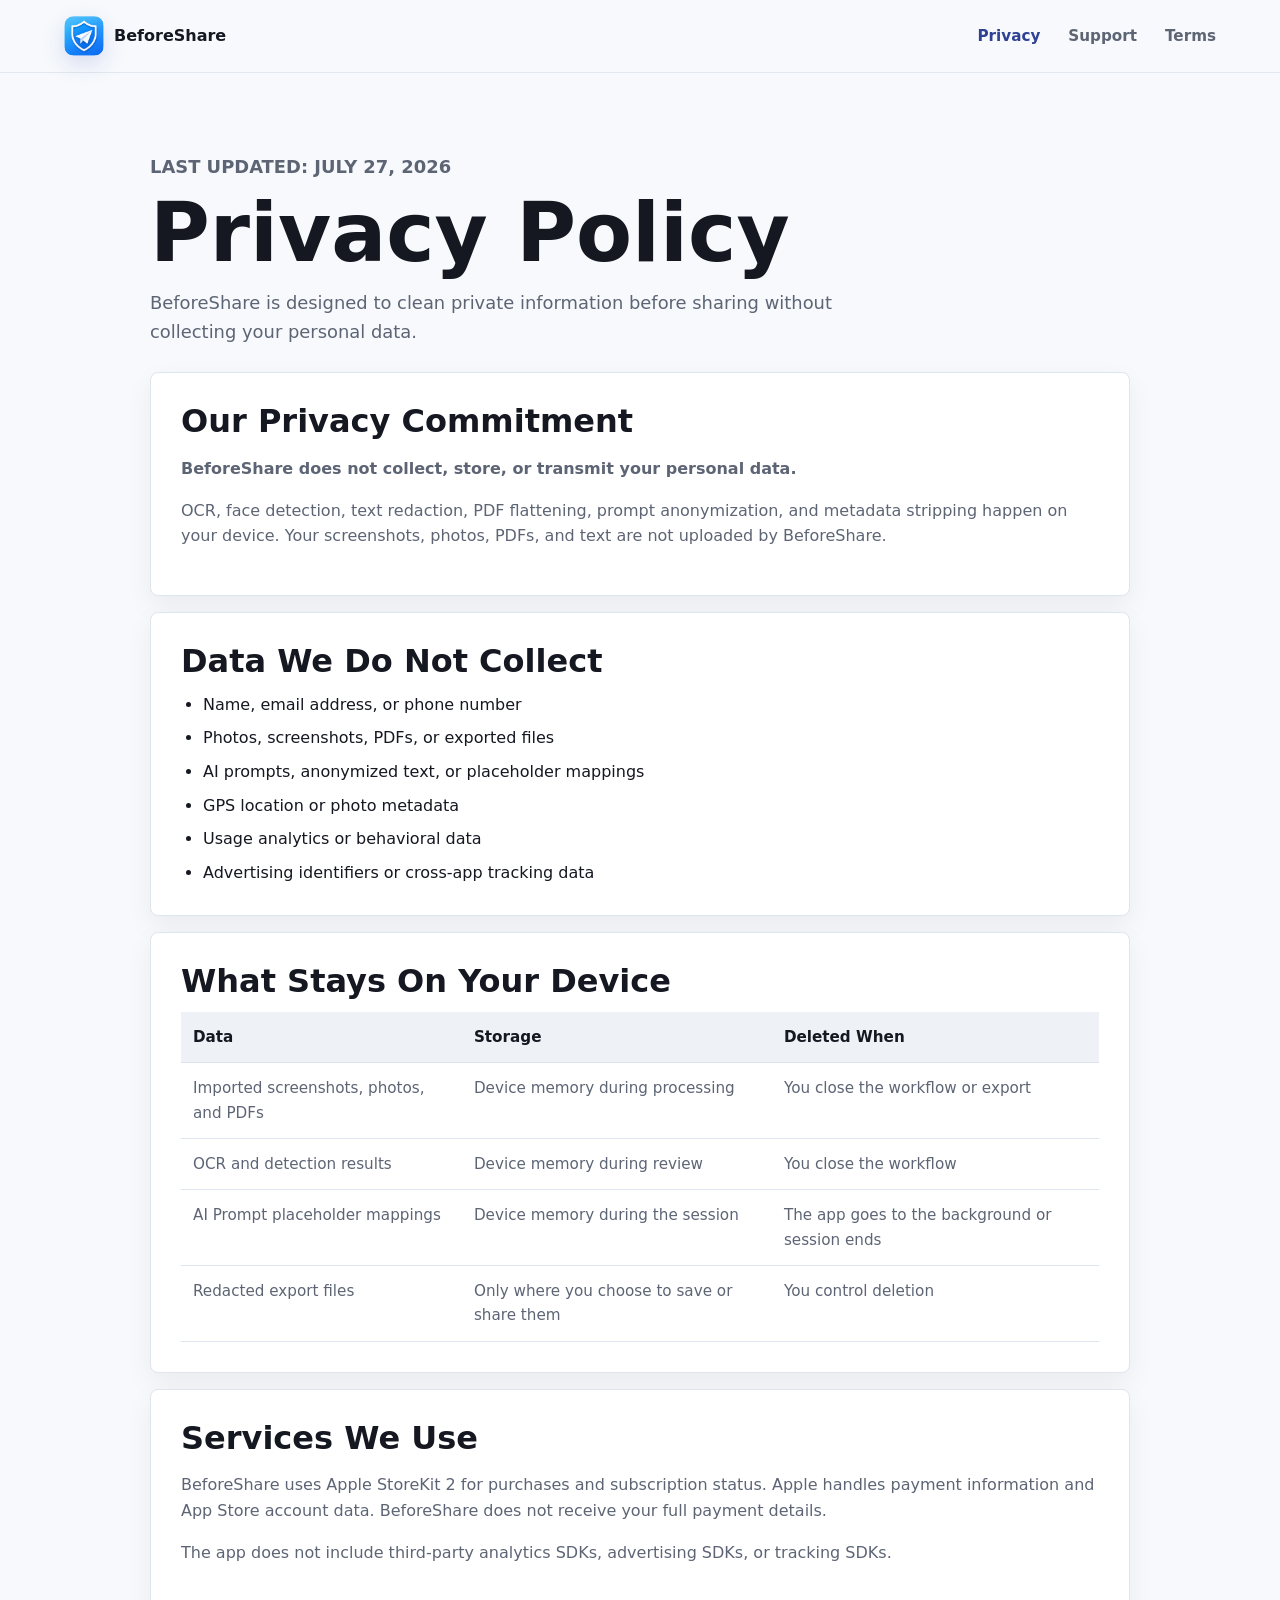
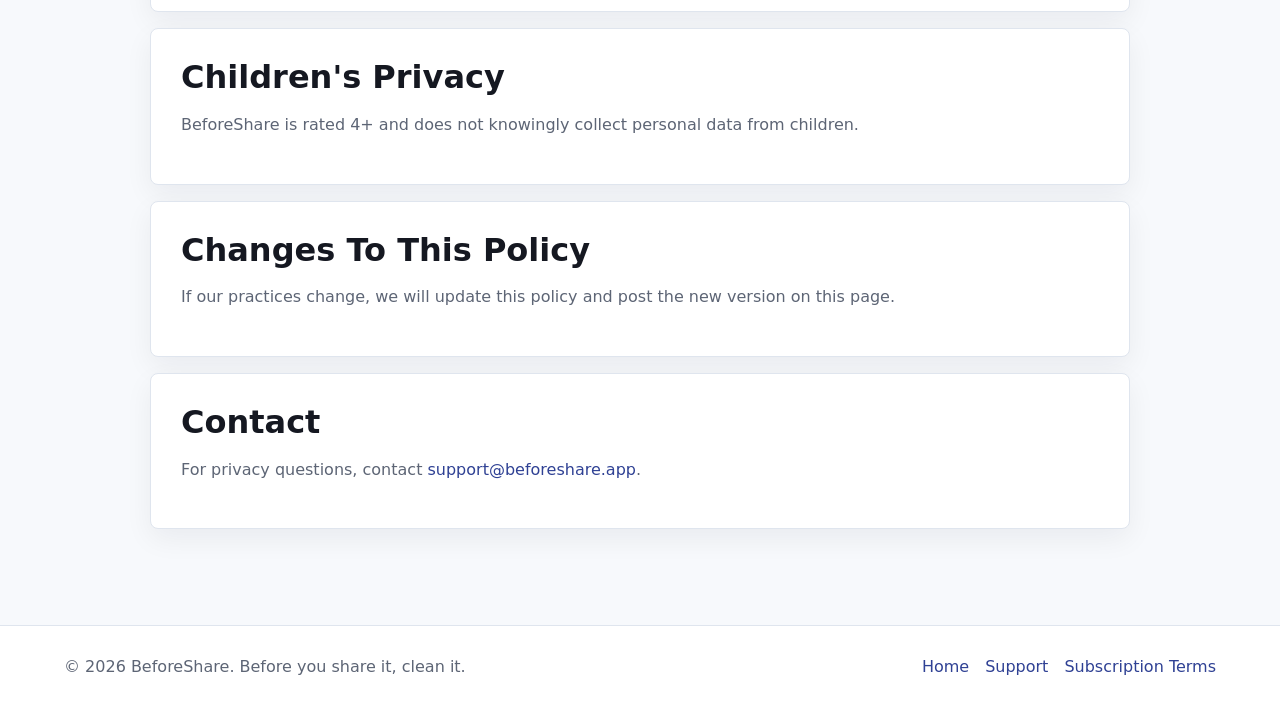
==== privacy.html @ 5603796d "Build BeforeShare support website" ====
<!doctype html>
<html lang="en">
  <head>
    <meta charset="utf-8">
    <meta name="viewport" content="width=device-width, initial-scale=1">
    <title>Privacy Policy - BeforeShare</title>
    <meta name="description" content="BeforeShare privacy policy: no account, no cloud upload, no ads, no tracking, and on-device processing.">
    <link rel="icon" href="assets/icon.png">
    <link rel="apple-touch-icon" href="assets/icon.png">
    <link rel="stylesheet" href="assets/style.css">
  </head>
  <body>
    <header class="site-header">
      <a class="brand" href="index.html" aria-label="BeforeShare home">
        <img src="assets/icon.png" alt="" width="40" height="40">
        <span>BeforeShare</span>
      </a>
      <nav class="nav" aria-label="Primary navigation">
        <a aria-current="page" href="privacy.html">Privacy</a>
        <a href="support.html">Support</a>
        <a href="terms.html">Terms</a>
      </nav>
    </header>

    <main class="legal-page">
      <section class="page-hero">
        <p class="eyebrow">Last updated: July 27, 2026</p>
        <h1>Privacy Policy</h1>
        <p>BeforeShare is designed to clean private information before sharing without collecting your personal data.</p>
      </section>

      <section class="legal-card">
        <h2>Our Privacy Commitment</h2>
        <p><strong>BeforeShare does not collect, store, or transmit your personal data.</strong></p>
        <p>OCR, face detection, text redaction, PDF flattening, prompt anonymization, and metadata stripping happen on your device. Your screenshots, photos, PDFs, and text are not uploaded by BeforeShare.</p>
      </section>

      <section class="legal-card">
        <h2>Data We Do Not Collect</h2>
        <ul>
          <li>Name, email address, or phone number</li>
          <li>Photos, screenshots, PDFs, or exported files</li>
          <li>AI prompts, anonymized text, or placeholder mappings</li>
          <li>GPS location or photo metadata</li>
          <li>Usage analytics or behavioral data</li>
          <li>Advertising identifiers or cross-app tracking data</li>
        </ul>
      </section>

      <section class="legal-card">
        <h2>What Stays On Your Device</h2>
        <div class="table-wrap">
          <table>
            <thead>
              <tr>
                <th>Data</th>
                <th>Storage</th>
                <th>Deleted When</th>
              </tr>
            </thead>
            <tbody>
              <tr>
                <td>Imported screenshots, photos, and PDFs</td>
                <td>Device memory during processing</td>
                <td>You close the workflow or export</td>
              </tr>
              <tr>
                <td>OCR and detection results</td>
                <td>Device memory during review</td>
                <td>You close the workflow</td>
              </tr>
              <tr>
                <td>AI Prompt placeholder mappings</td>
                <td>Device memory during the session</td>
                <td>The app goes to the background or session ends</td>
              </tr>
              <tr>
                <td>Redacted export files</td>
                <td>Only where you choose to save or share them</td>
                <td>You control deletion</td>
              </tr>
            </tbody>
          </table>
        </div>
      </section>

      <section class="legal-card">
        <h2>Services We Use</h2>
        <p>BeforeShare uses Apple StoreKit 2 for purchases and subscription status. Apple handles payment information and App Store account data. BeforeShare does not receive your full payment details.</p>
        <p>The app does not include third-party analytics SDKs, advertising SDKs, or tracking SDKs.</p>
      </section>

      <section class="legal-card">
        <h2>Children's Privacy</h2>
        <p>BeforeShare is rated 4+ and does not knowingly collect personal data from children.</p>
      </section>

      <section class="legal-card">
        <h2>Changes To This Policy</h2>
        <p>If our practices change, we will update this policy and post the new version on this page.</p>
      </section>

      <section class="legal-card">
        <h2>Contact</h2>
        <p>For privacy questions, contact <a href="mailto:support@beforeshare.app">support@beforeshare.app</a>.</p>
      </section>
    </main>

    <footer class="site-footer">
      <p>© 2026 BeforeShare. Before you share it, clean it.</p>
      <div>
        <a href="index.html">Home</a>
        <a href="support.html">Support</a>
        <a href="terms.html">Subscription Terms</a>
      </div>
    </footer>
  </body>
</html>
---- assets/style.css ----
:root {
  color-scheme: light;
  --ink: #151821;
  --muted: #5d6575;
  --soft: #eef2f7;
  --line: #dfe5ee;
  --brand: #4059bf;
  --brand-strong: #2f4194;
  --green: #318f61;
  --amber: #b66d23;
  --violet: #7a4db1;
  --paper: #ffffff;
  --wash: #f7f9fc;
  --shadow: 0 20px 55px rgba(21, 24, 33, 0.1);
}

* {
  box-sizing: border-box;
}

html {
  scroll-behavior: smooth;
}

body {
  margin: 0;
  color: var(--ink);
  background: var(--wash);
  font-family: Inter, ui-sans-serif, system-ui, -apple-system, BlinkMacSystemFont, "Segoe UI", sans-serif;
  line-height: 1.6;
}

a {
  color: var(--brand-strong);
  text-decoration: none;
}

a:hover {
  text-decoration: underline;
}

.site-header {
  position: sticky;
  top: 0;
  z-index: 10;
  display: flex;
  align-items: center;
  justify-content: space-between;
  gap: 24px;
  padding: 16px clamp(18px, 5vw, 64px);
  background: rgba(247, 249, 252, 0.92);
  border-bottom: 1px solid rgba(223, 229, 238, 0.85);
  backdrop-filter: blur(18px);
}

.brand {
  display: inline-flex;
  align-items: center;
  gap: 10px;
  color: var(--ink);
  font-weight: 760;
}

.brand img {
  border-radius: 10px;
  box-shadow: 0 8px 22px rgba(64, 89, 191, 0.18);
}

.nav {
  display: flex;
  align-items: center;
  gap: clamp(12px, 3vw, 28px);
  font-size: 0.95rem;
  font-weight: 650;
}

.nav a {
  color: var(--muted);
}

.nav a[aria-current="page"],
.nav a:hover {
  color: var(--brand-strong);
}

.hero {
  display: grid;
  grid-template-columns: minmax(0, 1.2fr) minmax(280px, 0.8fr);
  gap: clamp(28px, 5vw, 72px);
  align-items: center;
  min-height: calc(100vh - 76px);
  padding: clamp(54px, 8vw, 110px) clamp(18px, 5vw, 64px);
  background:
    linear-gradient(115deg, rgba(64, 89, 191, 0.08), rgba(49, 143, 97, 0.08)),
    radial-gradient(circle at 85% 16%, rgba(182, 109, 35, 0.13), transparent 32%),
    var(--wash);
}

.hero-copy {
  max-width: 760px;
}

.eyebrow {
  margin: 0 0 12px;
  color: var(--brand-strong);
  font-size: 0.78rem;
  font-weight: 780;
  letter-spacing: 0;
  text-transform: uppercase;
}

h1,
h2,
h3,
p {
  overflow-wrap: anywhere;
}

h1 {
  max-width: 760px;
  margin: 0;
  font-size: clamp(2.7rem, 8vw, 6.2rem);
  line-height: 0.95;
  letter-spacing: 0;
}

h2 {
  margin: 0;
  font-size: clamp(2rem, 4vw, 3.8rem);
  line-height: 1.03;
  letter-spacing: 0;
}

h3 {
  margin: 0 0 8px;
  font-size: 1.1rem;
  line-height: 1.2;
}

.hero-text {
  max-width: 660px;
  margin: 24px 0 0;
  color: var(--muted);
  font-size: clamp(1.08rem, 2vw, 1.28rem);
}

.hero-actions {
  display: flex;
  flex-wrap: wrap;
  gap: 12px;
  margin-top: 32px;
}

.button {
  display: inline-flex;
  align-items: center;
  justify-content: center;
  min-height: 48px;
  padding: 12px 18px;
  border: 1px solid var(--line);
  border-radius: 8px;
  font-weight: 760;
}

.button.primary {
  color: #fff;
  background: var(--brand);
  border-color: var(--brand);
}

.button.secondary {
  color: var(--brand-strong);
  background: #fff;
}

.privacy-panel {
  padding: 28px;
  background: rgba(255, 255, 255, 0.88);
  border: 1px solid var(--line);
  border-radius: 8px;
  box-shadow: var(--shadow);
}

.panel-top {
  display: flex;
  align-items: center;
  gap: 16px;
  padding-bottom: 22px;
  border-bottom: 1px solid var(--line);
}

.panel-top img {
  border-radius: 16px;
}

.small-label {
  margin: 0;
  color: var(--muted);
  font-size: 0.9rem;
}

.panel-top strong {
  display: block;
  font-size: 1.45rem;
  line-height: 1.15;
}

.check-list,
.facts {
  display: grid;
  gap: 12px;
  margin: 24px 0 0;
  padding: 0;
  list-style: none;
}

.check-list li,
.facts li {
  padding: 12px 14px;
  background: var(--soft);
  border-radius: 8px;
  color: #283040;
  font-weight: 650;
}

.section {
  padding: clamp(52px, 8vw, 96px) clamp(18px, 5vw, 64px);
}

.section-heading {
  max-width: 780px;
  margin-bottom: 28px;
}

.feature-grid,
.pricing-grid {
  display: grid;
  grid-template-columns: repeat(4, minmax(0, 1fr));
  gap: 16px;
}

.feature-card,
.price-card,
.legal-card {
  background: var(--paper);
  border: 1px solid var(--line);
  border-radius: 8px;
  box-shadow: 0 10px 28px rgba(21, 24, 33, 0.06);
}

.feature-card,
.price-card {
  padding: 22px;
}

.feature-card p,
.price-card p,
.legal-card p,
.page-hero p {
  color: var(--muted);
}

.feature-icon {
  display: inline-flex;
  align-items: center;
  justify-content: center;
  width: 42px;
  height: 42px;
  margin-bottom: 20px;
  color: #fff;
  background: var(--brand);
  border-radius: 8px;
  font-size: 0.86rem;
  font-weight: 800;
}

.feature-icon.green {
  background: var(--green);
}

.feature-icon.amber {
  background: var(--amber);
}

.feature-icon.violet {
  background: var(--violet);
}

.split-band {
  display: grid;
  grid-template-columns: minmax(0, 1fr) minmax(280px, 0.75fr);
  gap: 36px;
  align-items: start;
  background: #fff;
  border-block: 1px solid var(--line);
}

.split-band p {
  max-width: 780px;
  color: var(--muted);
  font-size: 1.08rem;
}

.price-card.highlighted {
  border-color: rgba(64, 89, 191, 0.45);
  box-shadow: 0 16px 40px rgba(64, 89, 191, 0.14);
}

.price {
  margin: 8px 0;
  color: var(--ink) !important;
  font-size: 2rem;
  font-weight: 820;
}

.note {
  margin-top: 18px;
  color: var(--muted);
  font-size: 0.95rem;
}

.legal-page {
  width: min(980px, calc(100% - 36px));
  margin: 0 auto;
  padding: clamp(42px, 7vw, 80px) 0;
}

.page-hero {
  margin-bottom: 26px;
}

.page-hero h1 {
  font-size: clamp(2.5rem, 7vw, 5.1rem);
}

.page-hero p {
  max-width: 760px;
  font-size: 1.12rem;
}

.page-hero .button {
  margin-top: 12px;
}

.legal-card {
  margin: 16px 0;
  padding: clamp(20px, 4vw, 30px);
}

.legal-card h2 {
  margin-bottom: 12px;
  font-size: clamp(1.45rem, 2.8vw, 2rem);
  line-height: 1.15;
}

.legal-card ul {
  margin: 12px 0 0;
  padding-left: 22px;
}

.legal-card li + li {
  margin-top: 8px;
}

details {
  padding: 16px 0;
  border-top: 1px solid var(--line);
}

details:first-of-type {
  border-top: 0;
}

summary {
  cursor: pointer;
  color: var(--ink);
  font-weight: 760;
}

.table-wrap {
  width: 100%;
  overflow-x: auto;
}

table {
  width: 100%;
  border-collapse: collapse;
  min-width: 640px;
  font-size: 0.95rem;
}

th,
td {
  padding: 13px 12px;
  text-align: left;
  vertical-align: top;
  border-bottom: 1px solid var(--line);
}

th {
  color: var(--ink);
  background: var(--soft);
}

td {
  color: var(--muted);
}

.site-footer {
  display: flex;
  justify-content: space-between;
  gap: 24px;
  padding: 28px clamp(18px, 5vw, 64px);
  color: var(--muted);
  border-top: 1px solid var(--line);
  background: #fff;
}

.site-footer p {
  margin: 0;
}

.site-footer div {
  display: flex;
  flex-wrap: wrap;
  gap: 16px;
}

@media (max-width: 920px) {
  .hero,
  .split-band {
    grid-template-columns: 1fr;
  }

  .hero {
    min-height: auto;
  }

  .feature-grid,
  .pricing-grid {
    grid-template-columns: repeat(2, minmax(0, 1fr));
  }
}

@media (max-width: 640px) {
  .site-header,
  .site-footer {
    align-items: flex-start;
    flex-direction: column;
  }

  .nav {
    width: 100%;
    justify-content: space-between;
  }

  .hero-actions,
  .button {
    width: 100%;
  }

  .feature-grid,
  .pricing-grid {
    grid-template-columns: 1fr;
  }

  .privacy-panel {
    padding: 20px;
  }
}
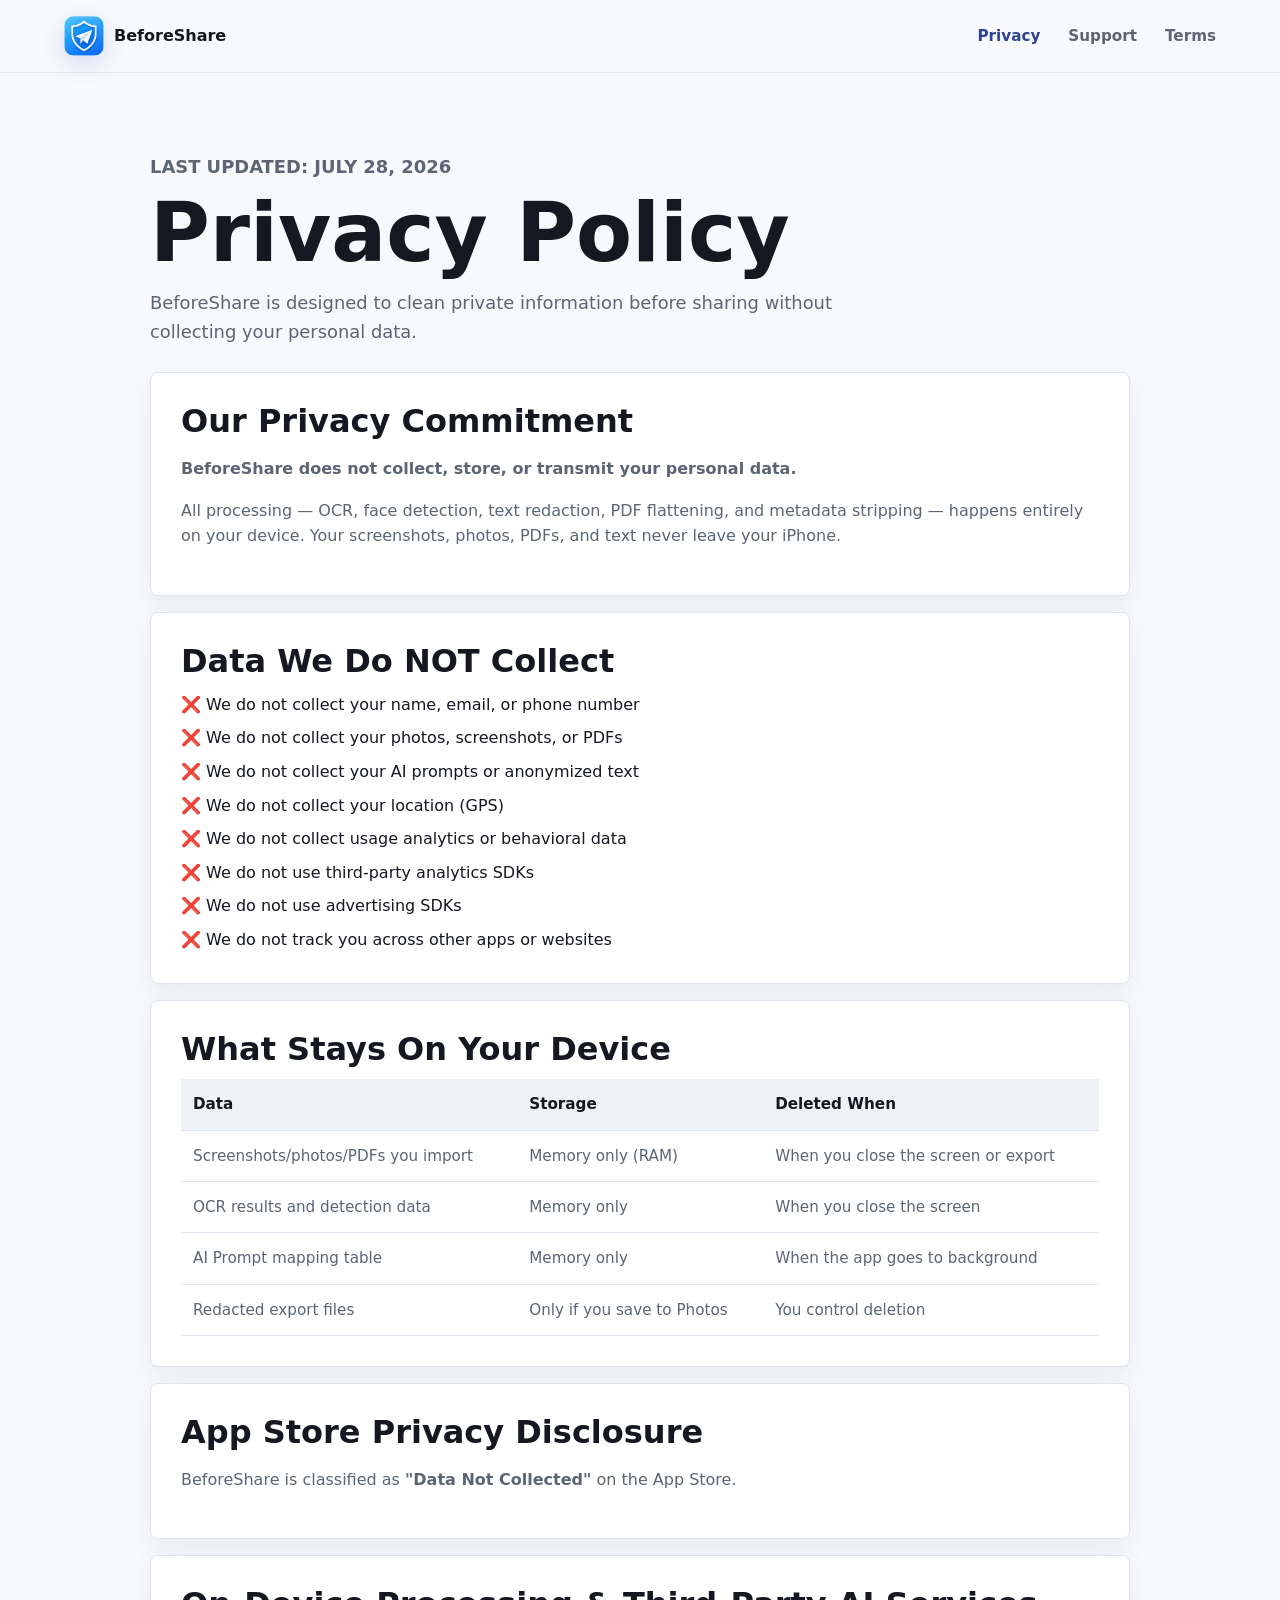
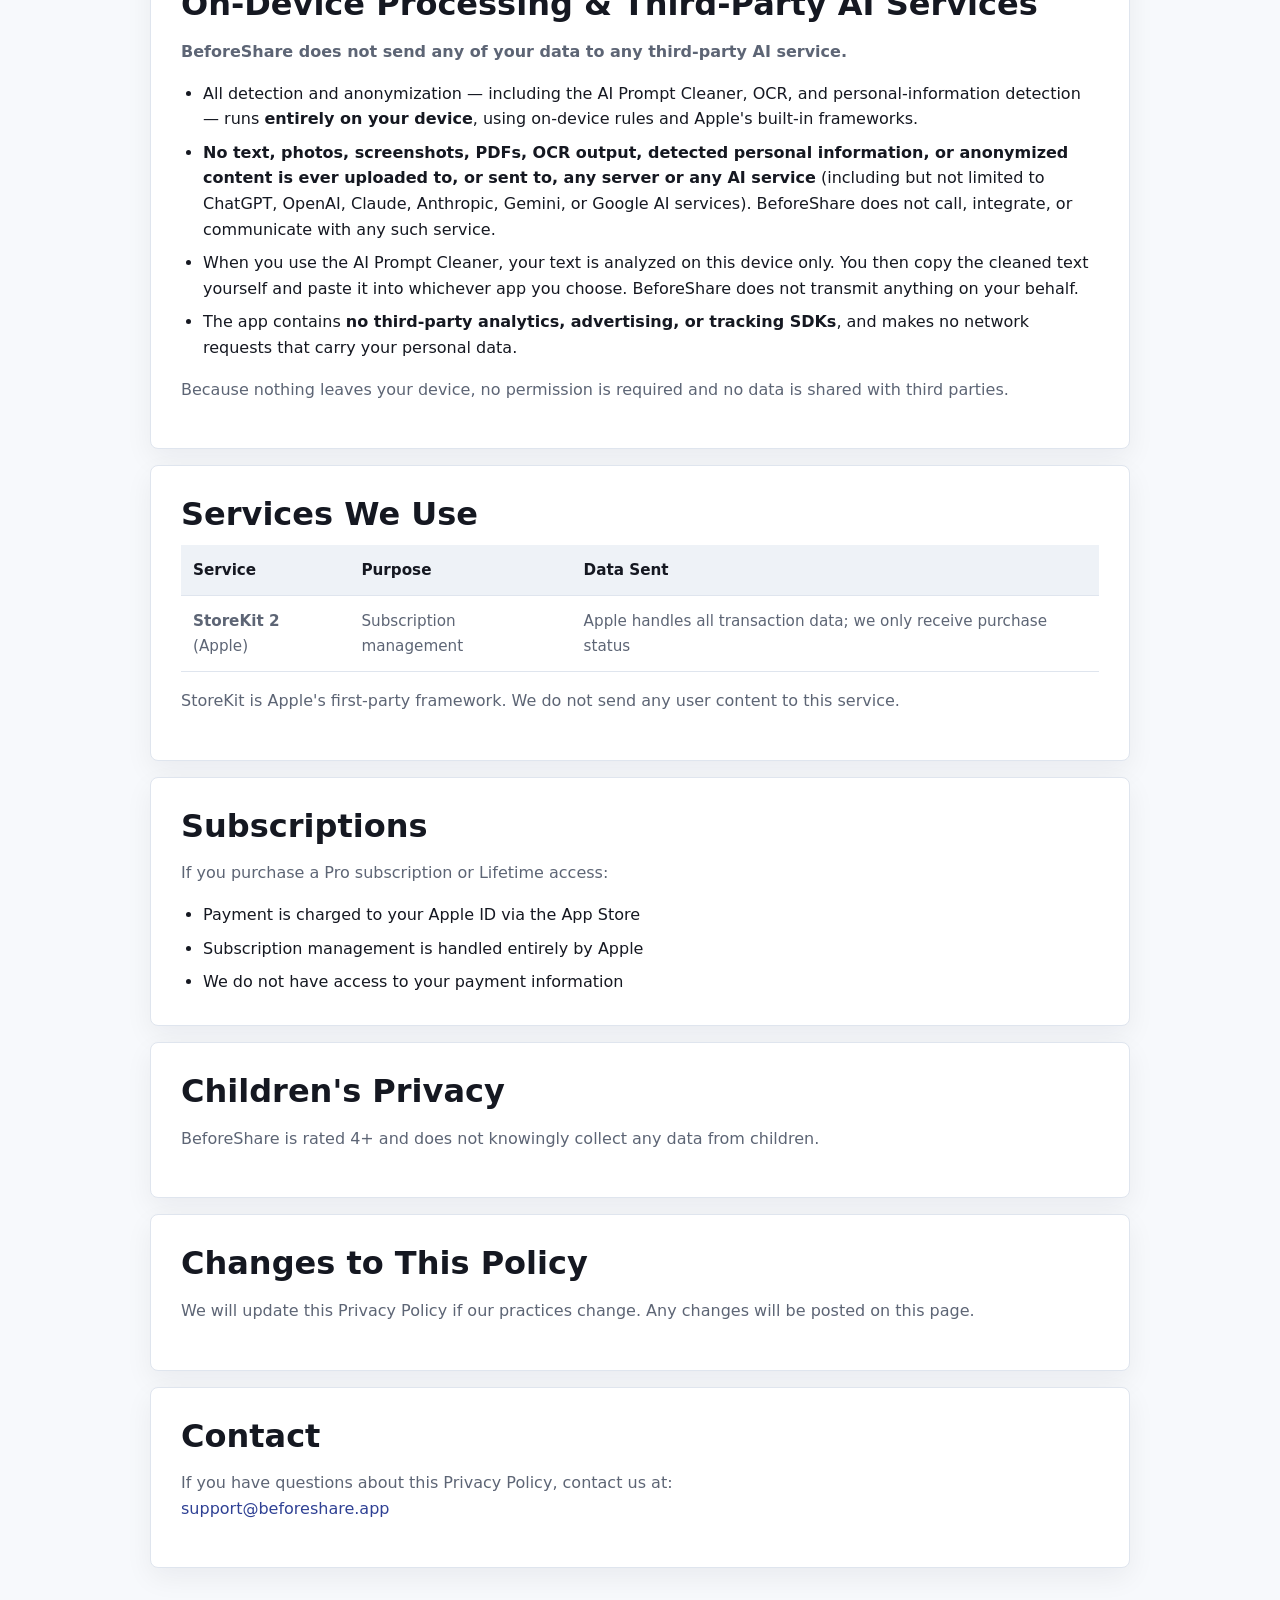
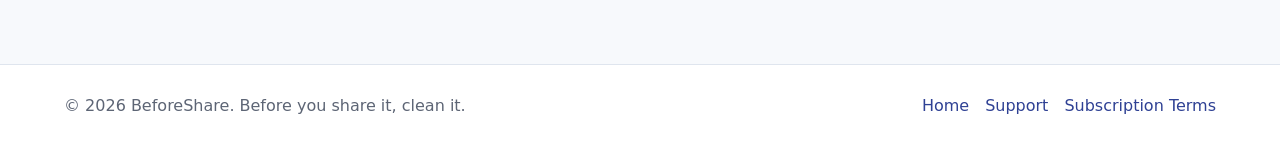
==== commit 62ed52e6: "Update privacy policy for July 28, 2026" ====
--- a/privacy.html
+++ b/privacy.html
@@ -24,7 +24,7 @@
 
     <main class="legal-page">
       <section class="page-hero">
-        <p class="eyebrow">Last updated: July 27, 2026</p>
+        <p class="eyebrow">Last updated: July 28, 2026</p>
         <h1>Privacy Policy</h1>
         <p>BeforeShare is designed to clean private information before sharing without collecting your personal data.</p>
       </section>
@@ -32,18 +32,20 @@
       <section class="legal-card">
         <h2>Our Privacy Commitment</h2>
         <p><strong>BeforeShare does not collect, store, or transmit your personal data.</strong></p>
-        <p>OCR, face detection, text redaction, PDF flattening, prompt anonymization, and metadata stripping happen on your device. Your screenshots, photos, PDFs, and text are not uploaded by BeforeShare.</p>
+        <p>All processing — OCR, face detection, text redaction, PDF flattening, and metadata stripping — happens entirely on your device. Your screenshots, photos, PDFs, and text never leave your iPhone.</p>
       </section>
 
       <section class="legal-card">
-        <h2>Data We Do Not Collect</h2>
-        <ul>
-          <li>Name, email address, or phone number</li>
-          <li>Photos, screenshots, PDFs, or exported files</li>
-          <li>AI prompts, anonymized text, or placeholder mappings</li>
-          <li>GPS location or photo metadata</li>
-          <li>Usage analytics or behavioral data</li>
-          <li>Advertising identifiers or cross-app tracking data</li>
+        <h2>Data We Do NOT Collect</h2>
+        <ul style="list-style: none; padding-left: 0;">
+          <li>❌ We do not collect your name, email, or phone number</li>
+          <li>❌ We do not collect your photos, screenshots, or PDFs</li>
+          <li>❌ We do not collect your AI prompts or anonymized text</li>
+          <li>❌ We do not collect your location (GPS)</li>
+          <li>❌ We do not collect usage analytics or behavioral data</li>
+          <li>❌ We do not use third-party analytics SDKs</li>
+          <li>❌ We do not use advertising SDKs</li>
+          <li>❌ We do not track you across other apps or websites</li>
         </ul>
       </section>
 
@@ -60,23 +62,23 @@
             </thead>
             <tbody>
               <tr>
-                <td>Imported screenshots, photos, and PDFs</td>
-                <td>Device memory during processing</td>
-                <td>You close the workflow or export</td>
+                <td>Screenshots/photos/PDFs you import</td>
+                <td>Memory only (RAM)</td>
+                <td>When you close the screen or export</td>
               </tr>
               <tr>
-                <td>OCR and detection results</td>
-                <td>Device memory during review</td>
-                <td>You close the workflow</td>
+                <td>OCR results and detection data</td>
+                <td>Memory only</td>
+                <td>When you close the screen</td>
               </tr>
               <tr>
-                <td>AI Prompt placeholder mappings</td>
-                <td>Device memory during the session</td>
-                <td>The app goes to the background or session ends</td>
+                <td>AI Prompt mapping table</td>
+                <td>Memory only</td>
+                <td>When the app goes to background</td>
               </tr>
               <tr>
                 <td>Redacted export files</td>
-                <td>Only where you choose to save or share them</td>
+                <td>Only if you save to Photos</td>
                 <td>You control deletion</td>
               </tr>
             </tbody>
@@ -85,24 +87,69 @@
       </section>
 
       <section class="legal-card">
+        <h2>App Store Privacy Disclosure</h2>
+        <p>BeforeShare is classified as <strong>"Data Not Collected"</strong> on the App Store.</p>
+      </section>
+
+      <section class="legal-card">
+        <h2>On-Device Processing &amp; Third-Party AI Services</h2>
+        <p><strong>BeforeShare does not send any of your data to any third-party AI service.</strong></p>
+        <ul>
+          <li>All detection and anonymization — including the AI Prompt Cleaner, OCR, and personal-information detection — runs <strong>entirely on your device</strong>, using on-device rules and Apple's built-in frameworks.</li>
+          <li><strong>No text, photos, screenshots, PDFs, OCR output, detected personal information, or anonymized content is ever uploaded to, or sent to, any server or any AI service</strong> (including but not limited to ChatGPT, OpenAI, Claude, Anthropic, Gemini, or Google AI services). BeforeShare does not call, integrate, or communicate with any such service.</li>
+          <li>When you use the AI Prompt Cleaner, your text is analyzed on this device only. You then copy the cleaned text yourself and paste it into whichever app you choose. BeforeShare does not transmit anything on your behalf.</li>
+          <li>The app contains <strong>no third-party analytics, advertising, or tracking SDKs</strong>, and makes no network requests that carry your personal data.</li>
+        </ul>
+        <p style="margin-top: 16px;">Because nothing leaves your device, no permission is required and no data is shared with third parties.</p>
+      </section>
+
+      <section class="legal-card">
         <h2>Services We Use</h2>
-        <p>BeforeShare uses Apple StoreKit 2 for purchases and subscription status. Apple handles payment information and App Store account data. BeforeShare does not receive your full payment details.</p>
-        <p>The app does not include third-party analytics SDKs, advertising SDKs, or tracking SDKs.</p>
+        <div class="table-wrap">
+          <table>
+            <thead>
+              <tr>
+                <th>Service</th>
+                <th>Purpose</th>
+                <th>Data Sent</th>
+              </tr>
+            </thead>
+            <tbody>
+              <tr>
+                <td><strong>StoreKit 2</strong> (Apple)</td>
+                <td>Subscription management</td>
+                <td>Apple handles all transaction data; we only receive purchase status</td>
+              </tr>
+            </tbody>
+          </table>
+        </div>
+        <p style="margin-top: 16px;">StoreKit is Apple's first-party framework. We do not send any user content to this service.</p>
+      </section>
+
+      <section class="legal-card">
+        <h2>Subscriptions</h2>
+        <p>If you purchase a Pro subscription or Lifetime access:</p>
+        <ul>
+          <li>Payment is charged to your Apple ID via the App Store</li>
+          <li>Subscription management is handled entirely by Apple</li>
+          <li>We do not have access to your payment information</li>
+        </ul>
       </section>
 
       <section class="legal-card">
         <h2>Children's Privacy</h2>
-        <p>BeforeShare is rated 4+ and does not knowingly collect personal data from children.</p>
+        <p>BeforeShare is rated 4+ and does not knowingly collect any data from children.</p>
       </section>
 
       <section class="legal-card">
-        <h2>Changes To This Policy</h2>
-        <p>If our practices change, we will update this policy and post the new version on this page.</p>
+        <h2>Changes to This Policy</h2>
+        <p>We will update this Privacy Policy if our practices change. Any changes will be posted on this page.</p>
       </section>
 
       <section class="legal-card">
         <h2>Contact</h2>
-        <p>For privacy questions, contact <a href="mailto:support@beforeshare.app">support@beforeshare.app</a>.</p>
+        <p>If you have questions about this Privacy Policy, contact us at:<br>
+        <a href="mailto:support@beforeshare.app">support@beforeshare.app</a></p>
       </section>
     </main>
 
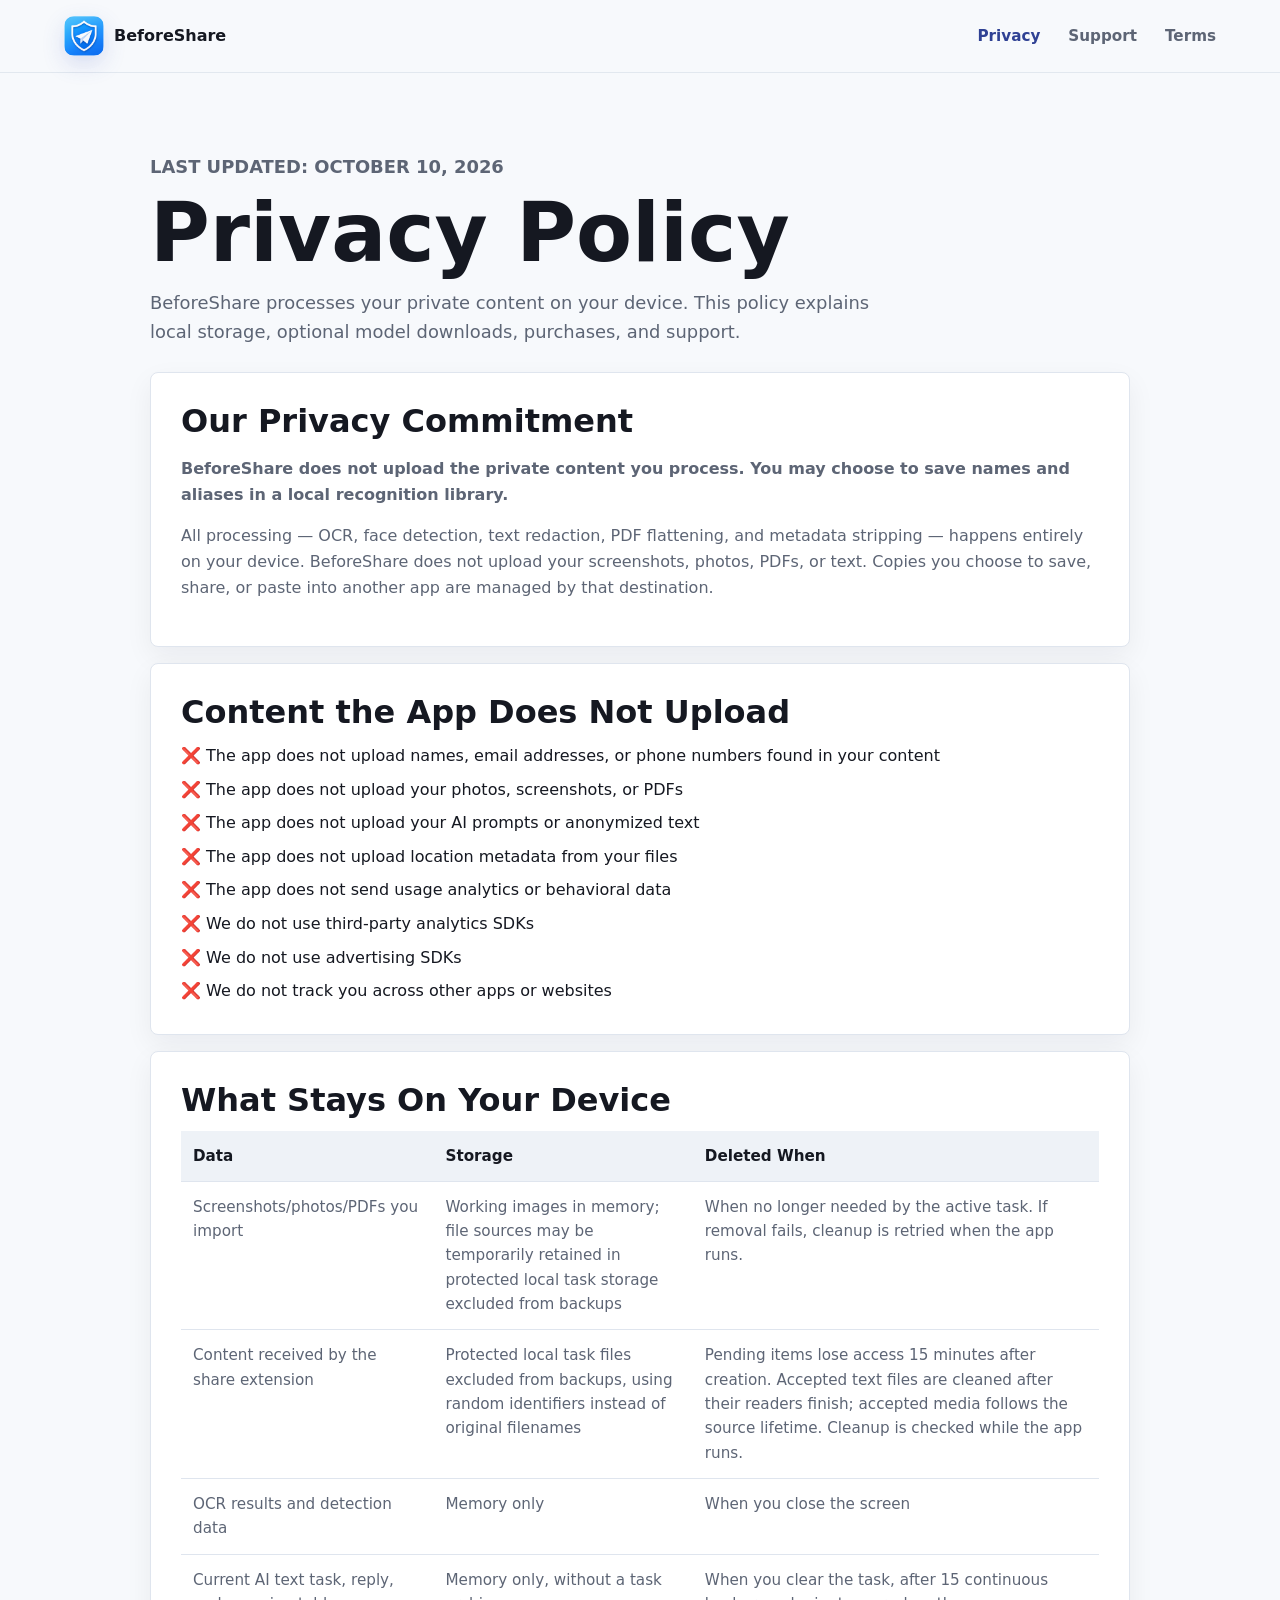
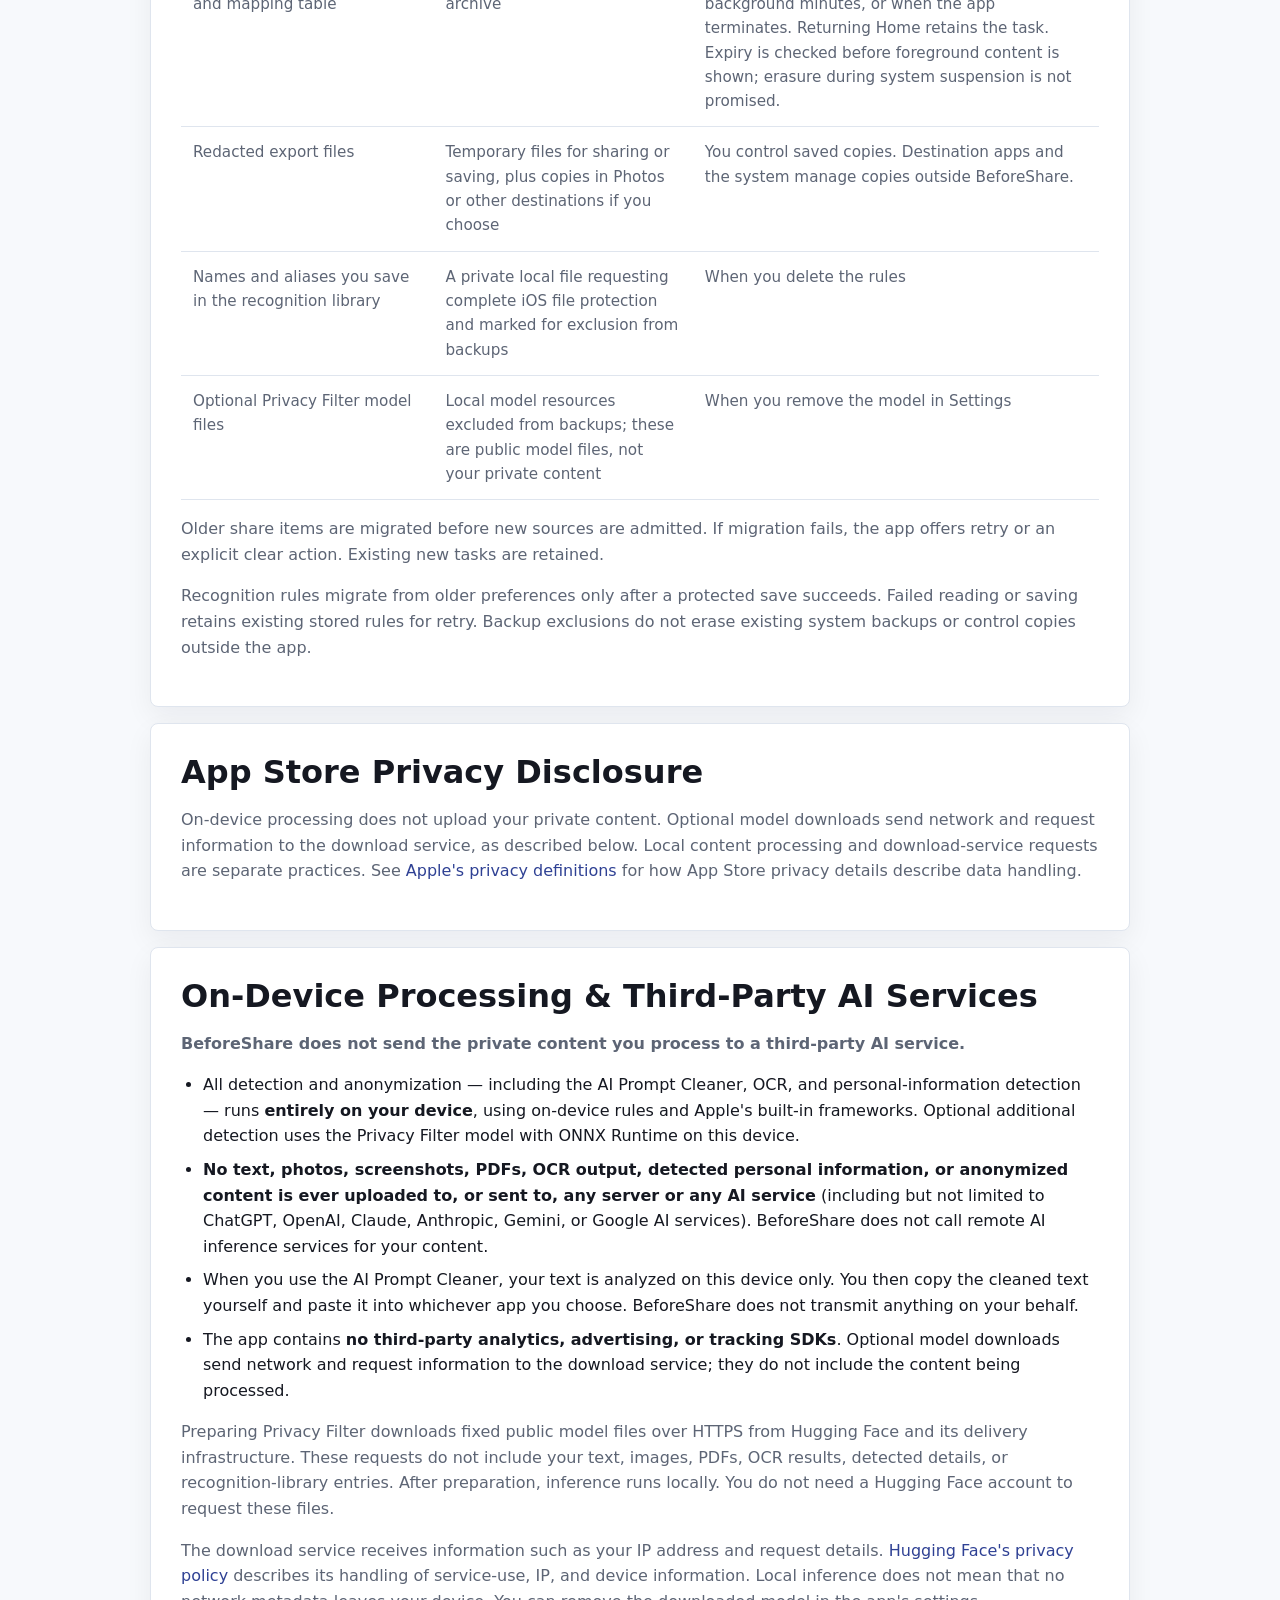
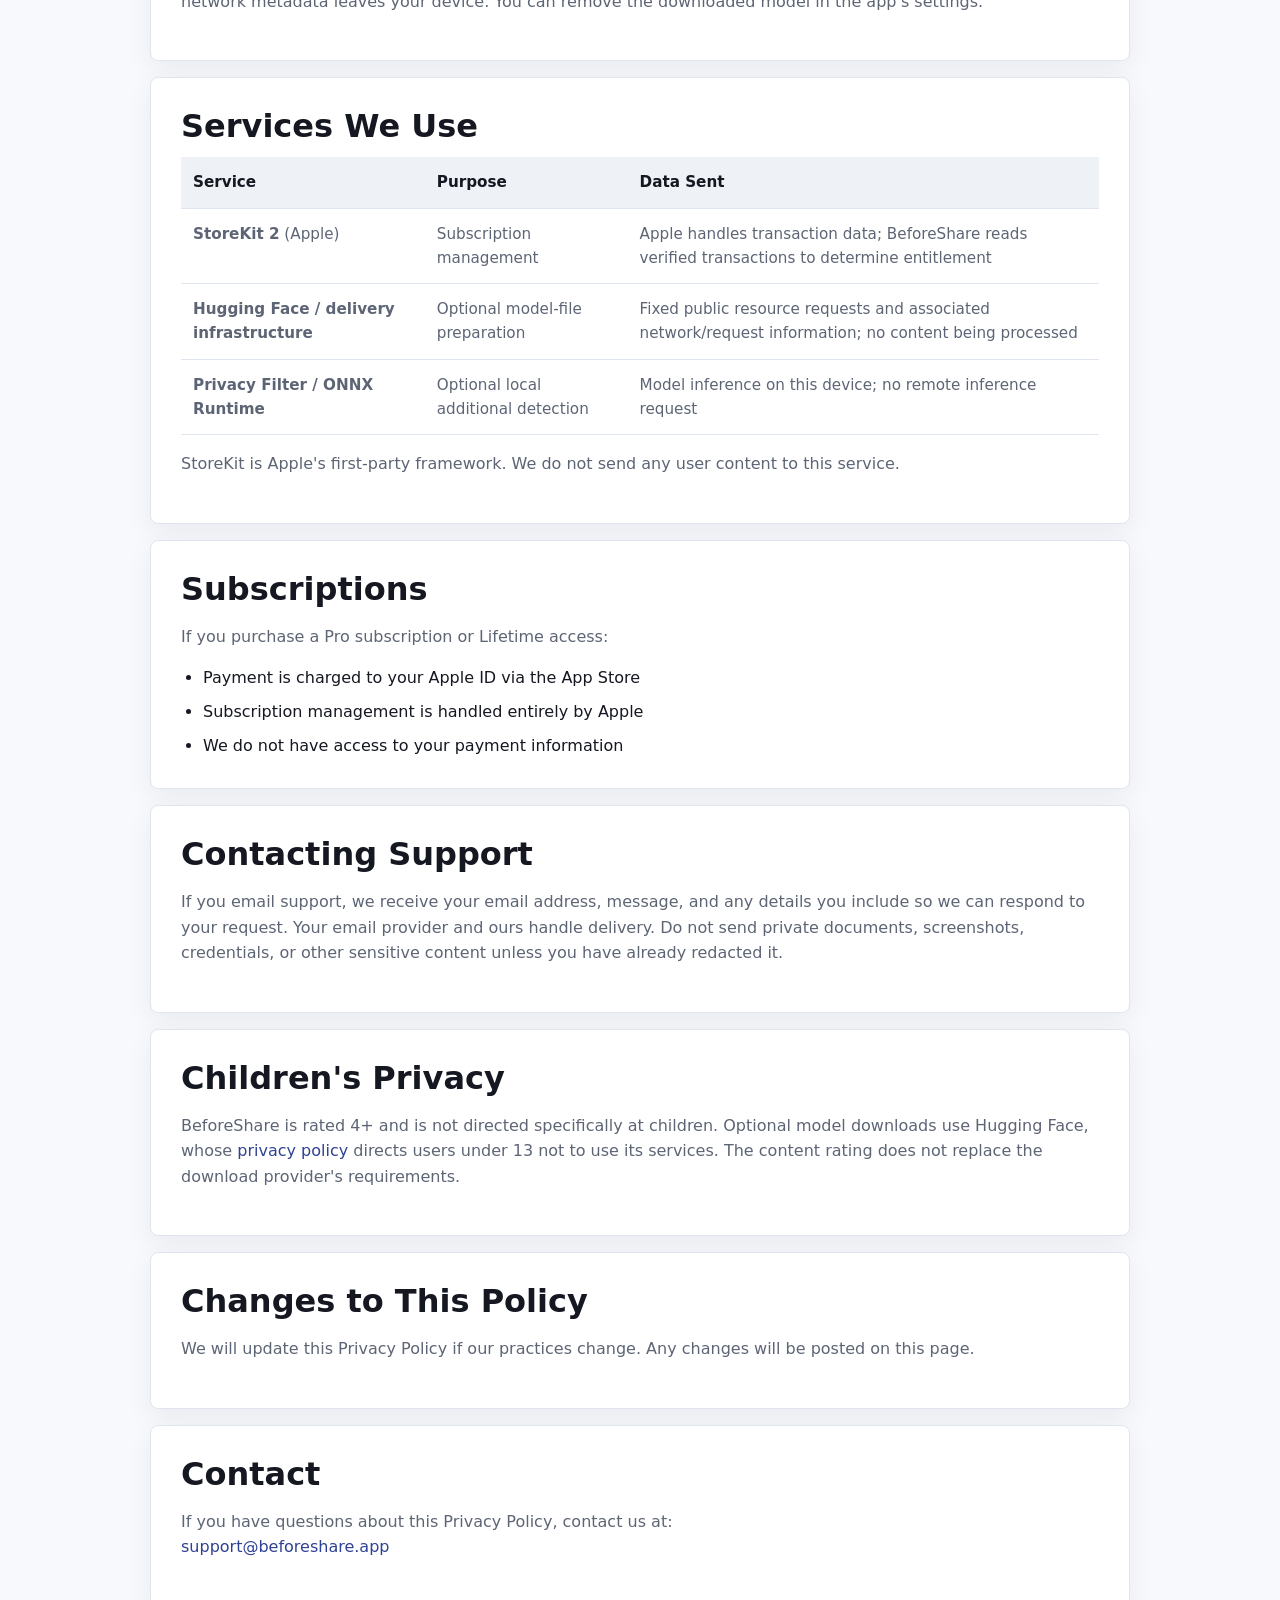
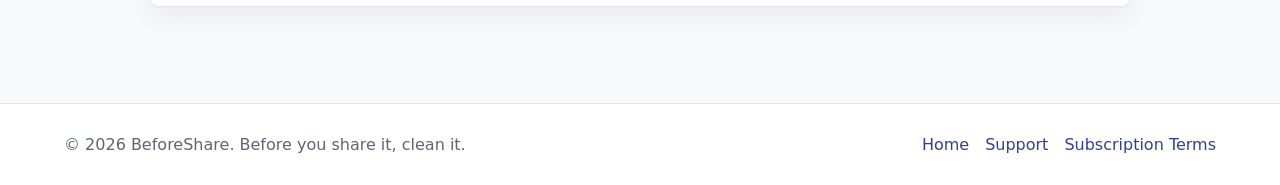
==== commit 6fe49322: "docs: disclose local storage and optional model download metadata" ====
--- a/privacy.html
+++ b/privacy.html
@@ -24,25 +24,25 @@
 
     <main class="legal-page">
       <section class="page-hero">
-        <p class="eyebrow">Last updated: July 28, 2026</p>
+        <p class="eyebrow">Last updated: October 10, 2026</p>
         <h1>Privacy Policy</h1>
-        <p>BeforeShare is designed to clean private information before sharing without collecting your personal data.</p>
+        <p>BeforeShare processes your private content on your device. This policy explains local storage, optional model downloads, purchases, and support.</p>
       </section>
 
       <section class="legal-card">
         <h2>Our Privacy Commitment</h2>
-        <p><strong>BeforeShare does not collect, store, or transmit your personal data.</strong></p>
-        <p>All processing — OCR, face detection, text redaction, PDF flattening, and metadata stripping — happens entirely on your device. Your screenshots, photos, PDFs, and text never leave your iPhone.</p>
+        <p><strong>BeforeShare does not upload the private content you process. You may choose to save names and aliases in a local recognition library.</strong></p>
+        <p>All processing — OCR, face detection, text redaction, PDF flattening, and metadata stripping — happens entirely on your device. BeforeShare does not upload your screenshots, photos, PDFs, or text. Copies you choose to save, share, or paste into another app are managed by that destination.</p>
       </section>
 
       <section class="legal-card">
-        <h2>Data We Do NOT Collect</h2>
+        <h2>Content the App Does Not Upload</h2>
         <ul style="list-style: none; padding-left: 0;">
-          <li>❌ We do not collect your name, email, or phone number</li>
-          <li>❌ We do not collect your photos, screenshots, or PDFs</li>
-          <li>❌ We do not collect your AI prompts or anonymized text</li>
-          <li>❌ We do not collect your location (GPS)</li>
-          <li>❌ We do not collect usage analytics or behavioral data</li>
+          <li>❌ The app does not upload names, email addresses, or phone numbers found in your content</li>
+          <li>❌ The app does not upload your photos, screenshots, or PDFs</li>
+          <li>❌ The app does not upload your AI prompts or anonymized text</li>
+          <li>❌ The app does not upload location metadata from your files</li>
+          <li>❌ The app does not send usage analytics or behavioral data</li>
           <li>❌ We do not use third-party analytics SDKs</li>
           <li>❌ We do not use advertising SDKs</li>
           <li>❌ We do not track you across other apps or websites</li>
@@ -63,8 +63,13 @@
             <tbody>
               <tr>
                 <td>Screenshots/photos/PDFs you import</td>
-                <td>Memory only (RAM)</td>
-                <td>When you close the screen or export</td>
+                <td>Working images in memory; file sources may be temporarily retained in protected local task storage excluded from backups</td>
+                <td>When no longer needed by the active task. If removal fails, cleanup is retried when the app runs.</td>
+              </tr>
+              <tr>
+                <td>Content received by the share extension</td>
+                <td>Protected local task files excluded from backups, using random identifiers instead of original filenames</td>
+                <td>Pending items lose access 15 minutes after creation. Accepted text files are cleaned after their readers finish; accepted media follows the source lifetime. Cleanup is checked while the app runs.</td>
               </tr>
               <tr>
                 <td>OCR results and detection data</td>
@@ -72,35 +77,48 @@
                 <td>When you close the screen</td>
               </tr>
               <tr>
-                <td>AI Prompt mapping table</td>
-                <td>Memory only</td>
-                <td>When the app goes to background</td>
+                <td>Current AI text task, reply, and mapping table</td>
+                <td>Memory only, without a task archive</td>
+                <td>When you clear the task, after 15 continuous background minutes, or when the app terminates. Returning Home retains the task. Expiry is checked before foreground content is shown; erasure during system suspension is not promised.</td>
               </tr>
               <tr>
                 <td>Redacted export files</td>
-                <td>Only if you save to Photos</td>
-                <td>You control deletion</td>
+                <td>Temporary files for sharing or saving, plus copies in Photos or other destinations if you choose</td>
+                <td>You control saved copies. Destination apps and the system manage copies outside BeforeShare.</td>
+              </tr>
+              <tr>
+                <td>Names and aliases you save in the recognition library</td>
+                <td>A private local file requesting complete iOS file protection and marked for exclusion from backups</td>
+                <td>When you delete the rules</td>
+              </tr>
+              <tr>
+                <td>Optional Privacy Filter model files</td>
+                <td>Local model resources excluded from backups; these are public model files, not your private content</td>
+                <td>When you remove the model in Settings</td>
               </tr>
             </tbody>
           </table>
         </div>
+        <p>Older share items are migrated before new sources are admitted. If migration fails, the app offers retry or an explicit clear action. Existing new tasks are retained.</p>
+        <p>Recognition rules migrate from older preferences only after a protected save succeeds. Failed reading or saving retains existing stored rules for retry. Backup exclusions do not erase existing system backups or control copies outside the app.</p>
       </section>
 
       <section class="legal-card">
         <h2>App Store Privacy Disclosure</h2>
-        <p>BeforeShare is classified as <strong>"Data Not Collected"</strong> on the App Store.</p>
+        <p>On-device processing does not upload your private content. Optional model downloads send network and request information to the download service, as described below. Local content processing and download-service requests are separate practices. See <a href="https://developer.apple.com/app-store/app-privacy-details/">Apple's privacy definitions</a> for how App Store privacy details describe data handling.</p>
       </section>
 
       <section class="legal-card">
         <h2>On-Device Processing &amp; Third-Party AI Services</h2>
-        <p><strong>BeforeShare does not send any of your data to any third-party AI service.</strong></p>
+        <p><strong>BeforeShare does not send the private content you process to a third-party AI service.</strong></p>
         <ul>
-          <li>All detection and anonymization — including the AI Prompt Cleaner, OCR, and personal-information detection — runs <strong>entirely on your device</strong>, using on-device rules and Apple's built-in frameworks.</li>
-          <li><strong>No text, photos, screenshots, PDFs, OCR output, detected personal information, or anonymized content is ever uploaded to, or sent to, any server or any AI service</strong> (including but not limited to ChatGPT, OpenAI, Claude, Anthropic, Gemini, or Google AI services). BeforeShare does not call, integrate, or communicate with any such service.</li>
+          <li>All detection and anonymization — including the AI Prompt Cleaner, OCR, and personal-information detection — runs <strong>entirely on your device</strong>, using on-device rules and Apple's built-in frameworks. Optional additional detection uses the Privacy Filter model with ONNX Runtime on this device.</li>
+          <li><strong>No text, photos, screenshots, PDFs, OCR output, detected personal information, or anonymized content is ever uploaded to, or sent to, any server or any AI service</strong> (including but not limited to ChatGPT, OpenAI, Claude, Anthropic, Gemini, or Google AI services). BeforeShare does not call remote AI inference services for your content.</li>
           <li>When you use the AI Prompt Cleaner, your text is analyzed on this device only. You then copy the cleaned text yourself and paste it into whichever app you choose. BeforeShare does not transmit anything on your behalf.</li>
-          <li>The app contains <strong>no third-party analytics, advertising, or tracking SDKs</strong>, and makes no network requests that carry your personal data.</li>
+          <li>The app contains <strong>no third-party analytics, advertising, or tracking SDKs</strong>. Optional model downloads send network and request information to the download service; they do not include the content being processed.</li>
         </ul>
-        <p style="margin-top: 16px;">Because nothing leaves your device, no permission is required and no data is shared with third parties.</p>
+        <p style="margin-top: 16px;">Preparing Privacy Filter downloads fixed public model files over HTTPS from Hugging Face and its delivery infrastructure. These requests do not include your text, images, PDFs, OCR results, detected details, or recognition-library entries. After preparation, inference runs locally. You do not need a Hugging Face account to request these files.</p>
+        <p>The download service receives information such as your IP address and request details. <a href="https://huggingface.co/privacy">Hugging Face's privacy policy</a> describes its handling of service-use, IP, and device information. Local inference does not mean that no network metadata leaves your device. You can remove the downloaded model in the app's settings.</p>
       </section>
 
       <section class="legal-card">
@@ -118,7 +136,17 @@
               <tr>
                 <td><strong>StoreKit 2</strong> (Apple)</td>
                 <td>Subscription management</td>
-                <td>Apple handles all transaction data; we only receive purchase status</td>
+                <td>Apple handles transaction data; BeforeShare reads verified transactions to determine entitlement</td>
+              </tr>
+              <tr>
+                <td><strong>Hugging Face / delivery infrastructure</strong></td>
+                <td>Optional model-file preparation</td>
+                <td>Fixed public resource requests and associated network/request information; no content being processed</td>
+              </tr>
+              <tr>
+                <td><strong>Privacy Filter / ONNX Runtime</strong></td>
+                <td>Optional local additional detection</td>
+                <td>Model inference on this device; no remote inference request</td>
               </tr>
             </tbody>
           </table>
@@ -137,8 +165,13 @@
       </section>
 
       <section class="legal-card">
+        <h2>Contacting Support</h2>
+        <p>If you email support, we receive your email address, message, and any details you include so we can respond to your request. Your email provider and ours handle delivery. Do not send private documents, screenshots, credentials, or other sensitive content unless you have already redacted it.</p>
+      </section>
+
+      <section class="legal-card">
         <h2>Children's Privacy</h2>
-        <p>BeforeShare is rated 4+ and does not knowingly collect any data from children.</p>
+        <p>BeforeShare is rated 4+ and is not directed specifically at children. Optional model downloads use Hugging Face, whose <a href="https://huggingface.co/privacy">privacy policy</a> directs users under 13 not to use its services. The content rating does not replace the download provider's requirements.</p>
       </section>
 
       <section class="legal-card">
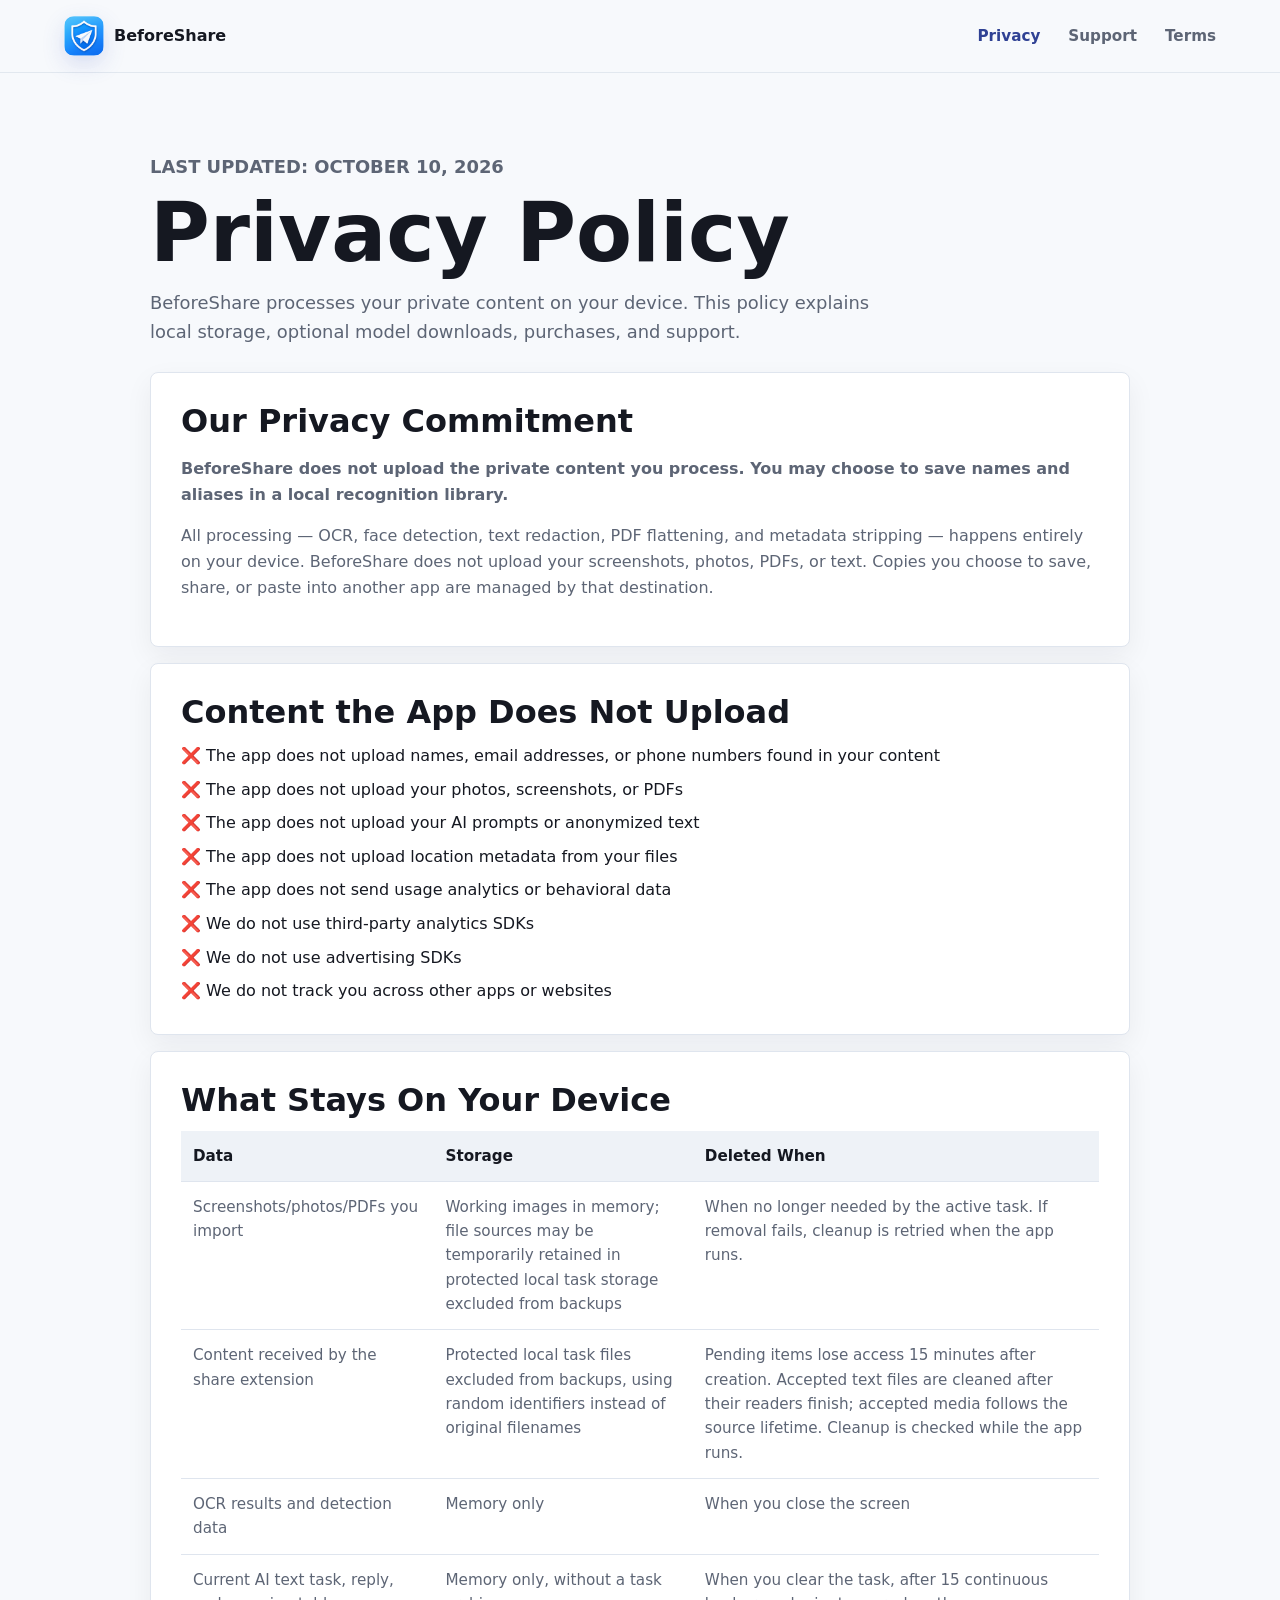
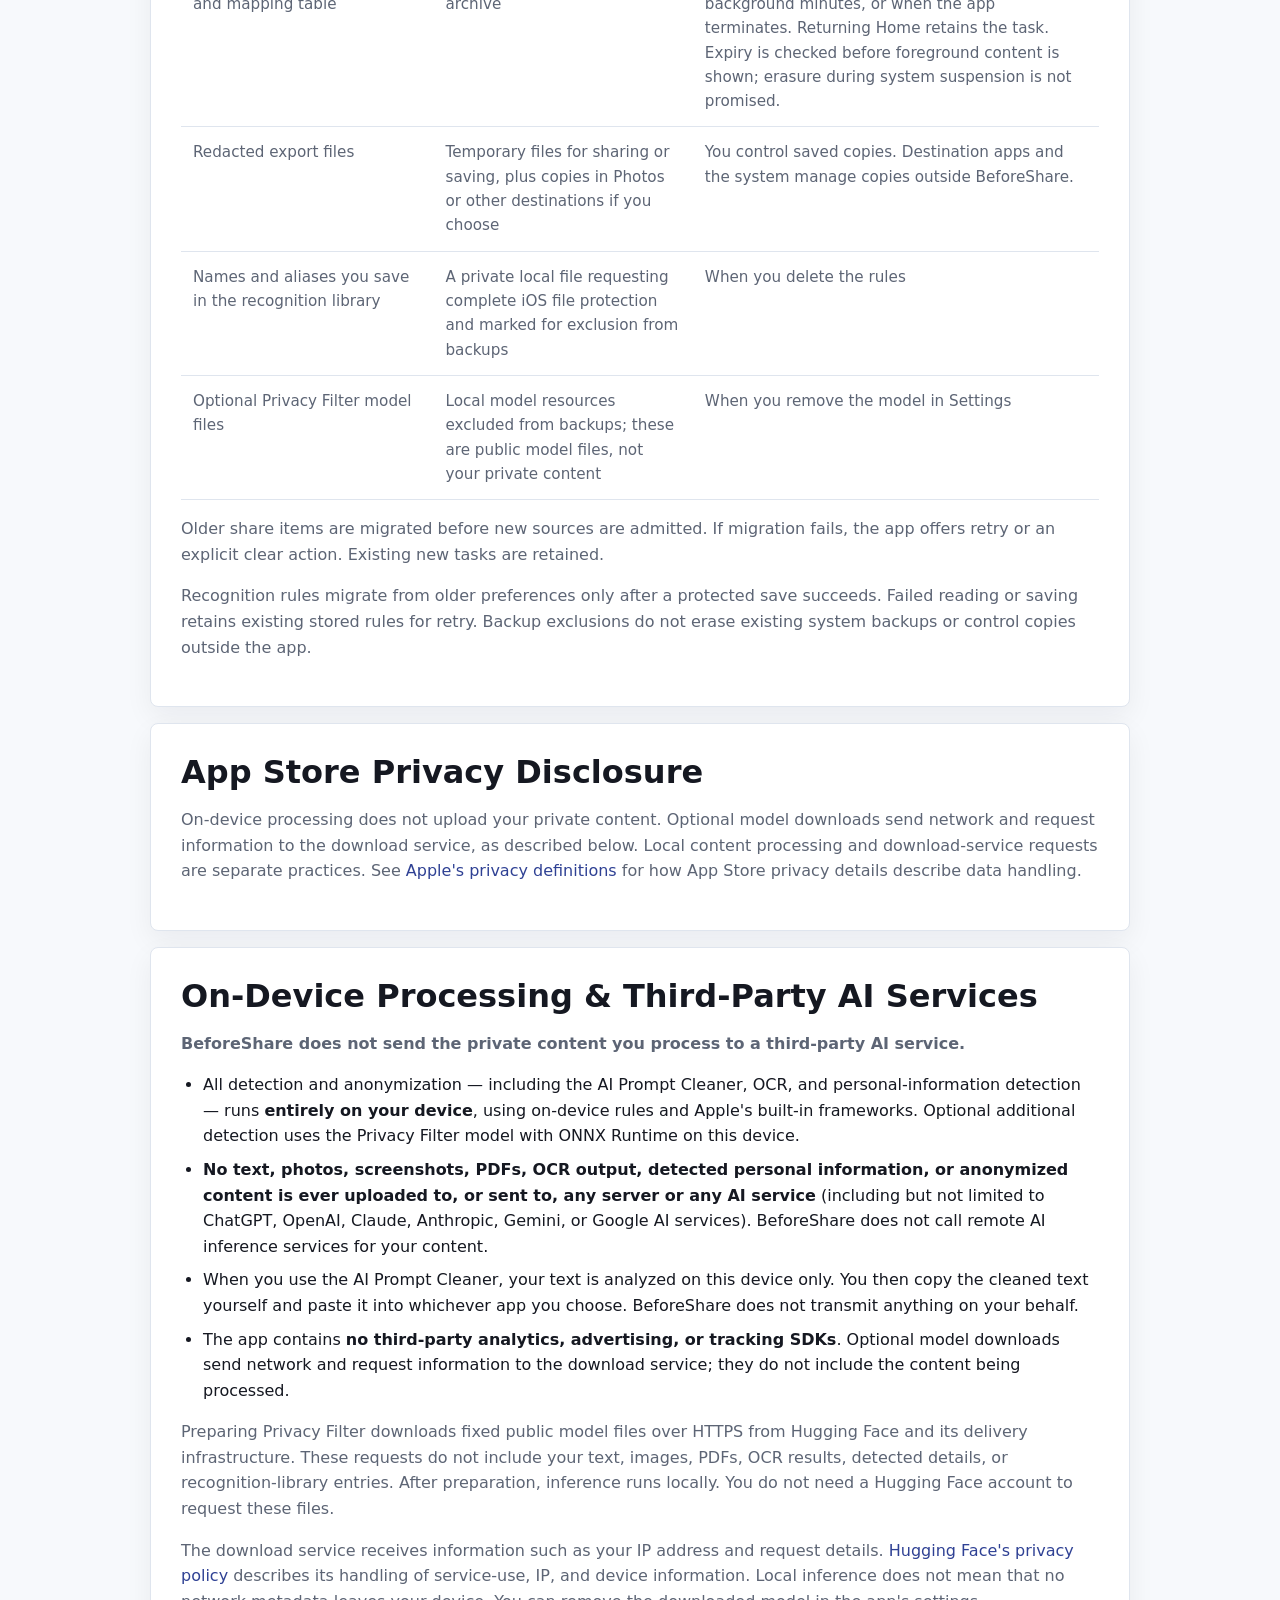
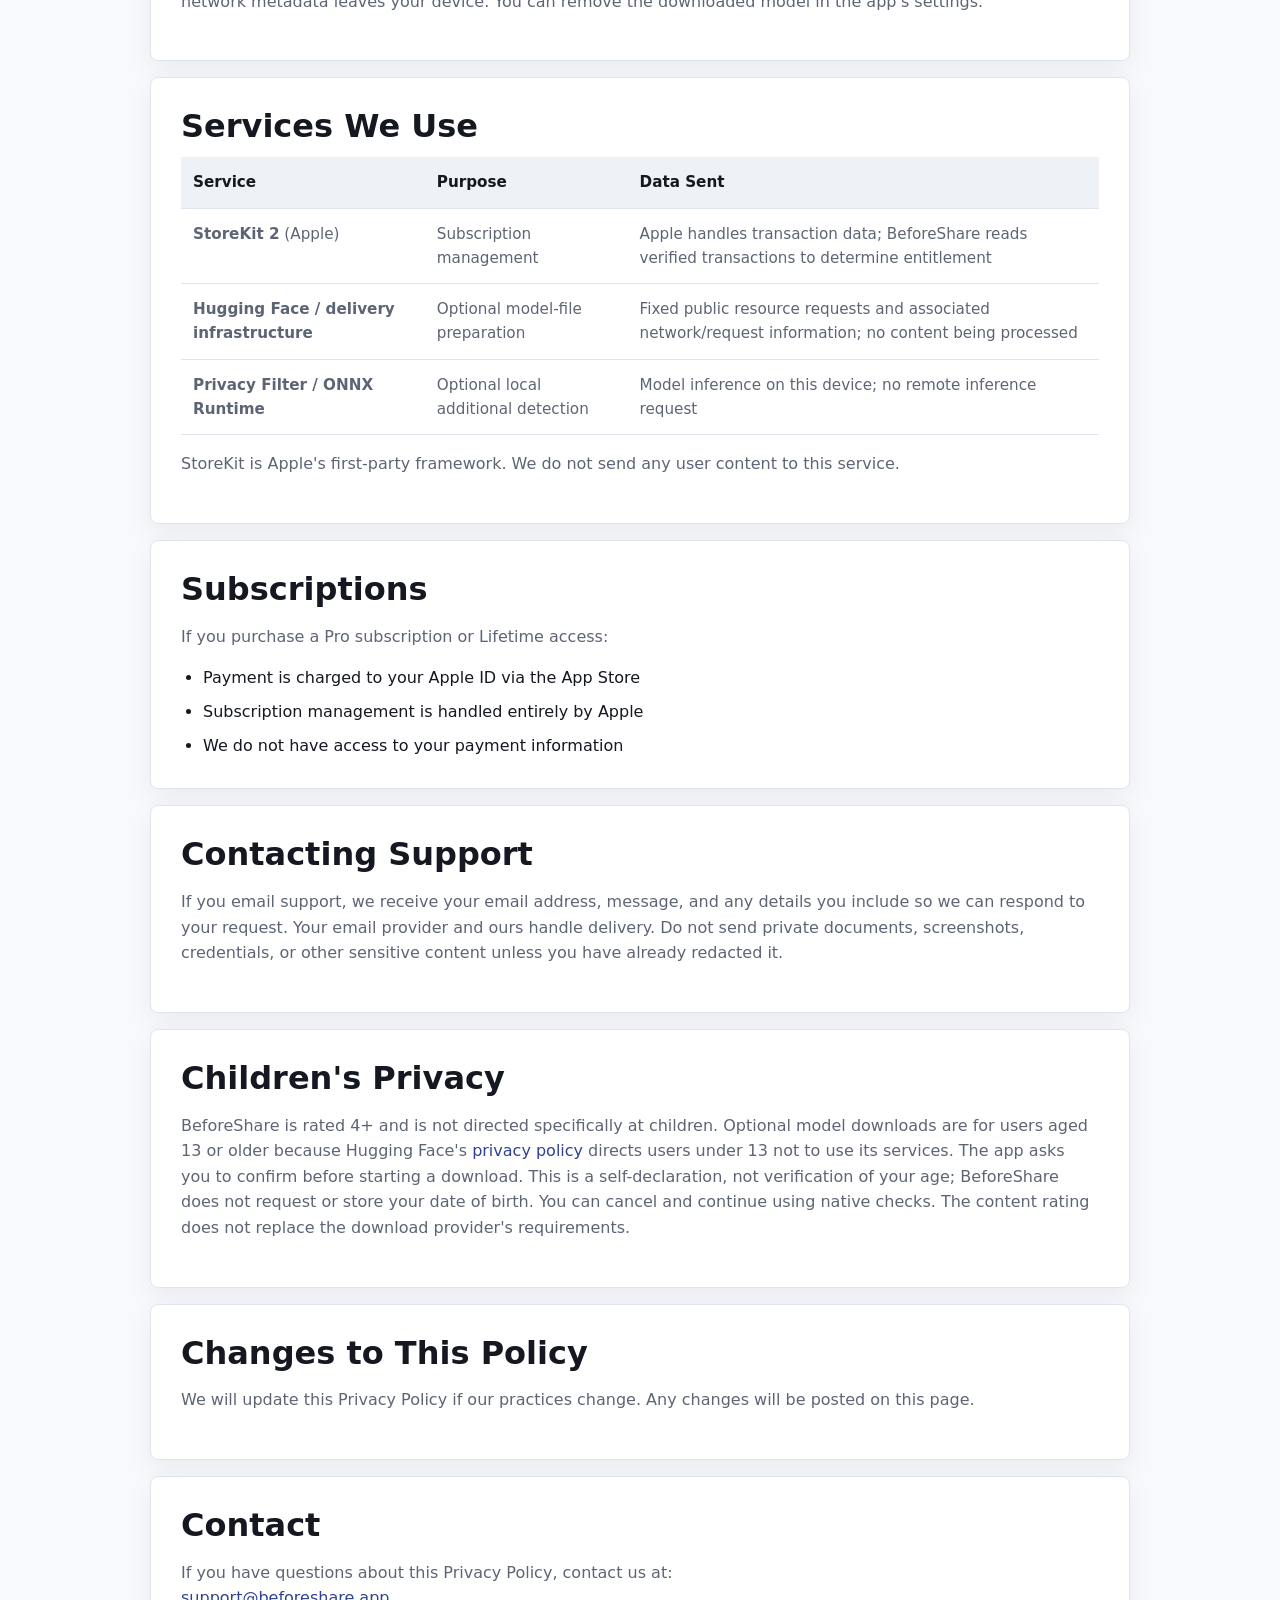
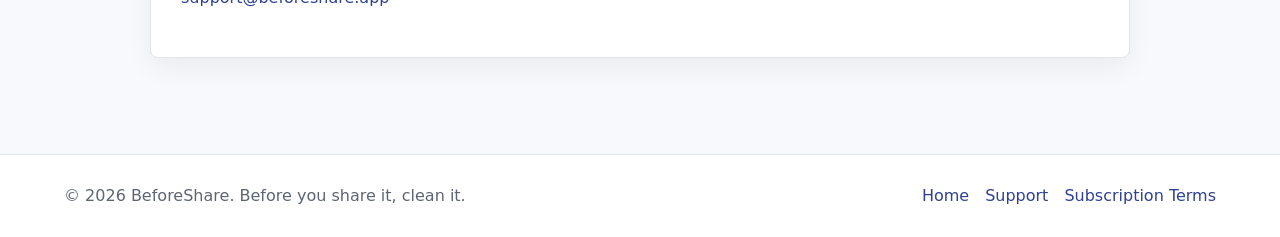
==== commit e91d01a4: "docs: explain model download age confirmation" ====
--- a/privacy.html
+++ b/privacy.html
@@ -171,7 +171,7 @@
 
       <section class="legal-card">
         <h2>Children's Privacy</h2>
-        <p>BeforeShare is rated 4+ and is not directed specifically at children. Optional model downloads use Hugging Face, whose <a href="https://huggingface.co/privacy">privacy policy</a> directs users under 13 not to use its services. The content rating does not replace the download provider's requirements.</p>
+        <p>BeforeShare is rated 4+ and is not directed specifically at children. Optional model downloads are for users aged 13 or older because Hugging Face's <a href="https://huggingface.co/privacy">privacy policy</a> directs users under 13 not to use its services. The app asks you to confirm before starting a download. This is a self-declaration, not verification of your age; BeforeShare does not request or store your date of birth. You can cancel and continue using native checks. The content rating does not replace the download provider's requirements.</p>
       </section>
 
       <section class="legal-card">
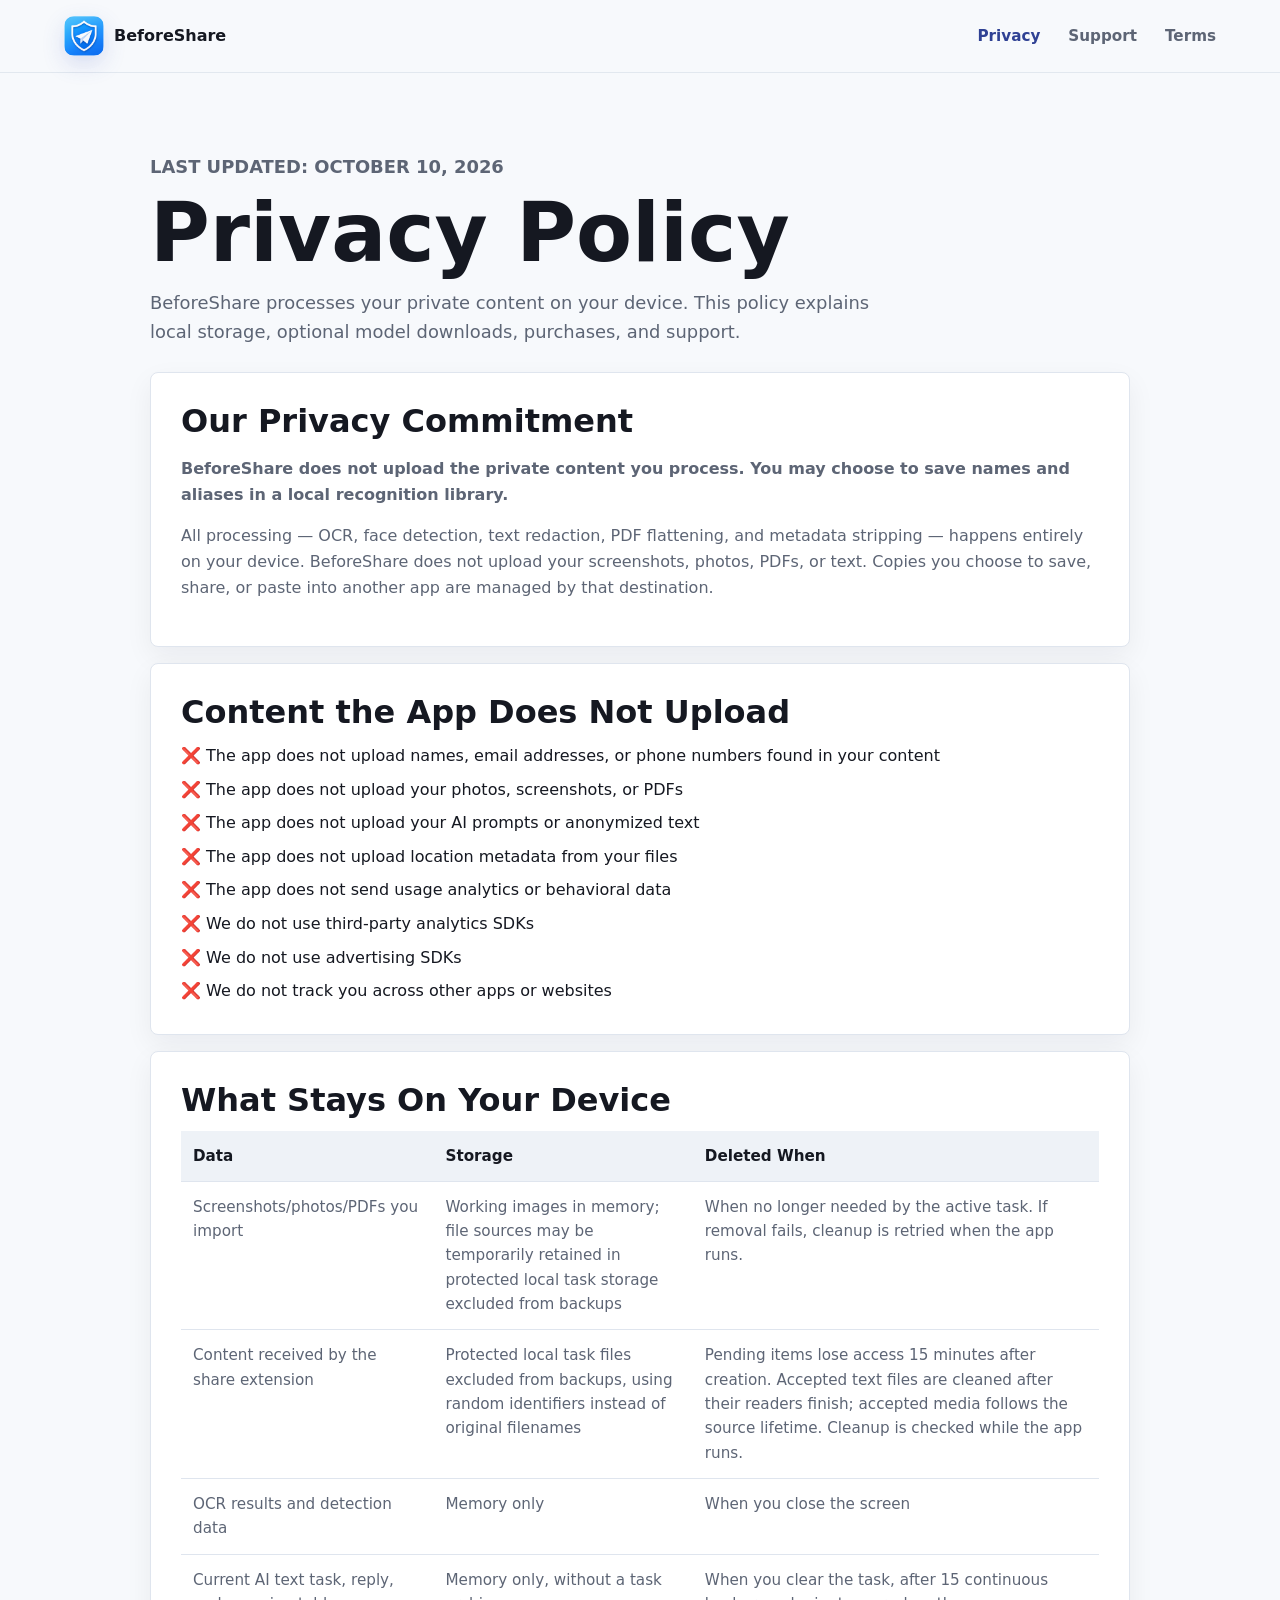
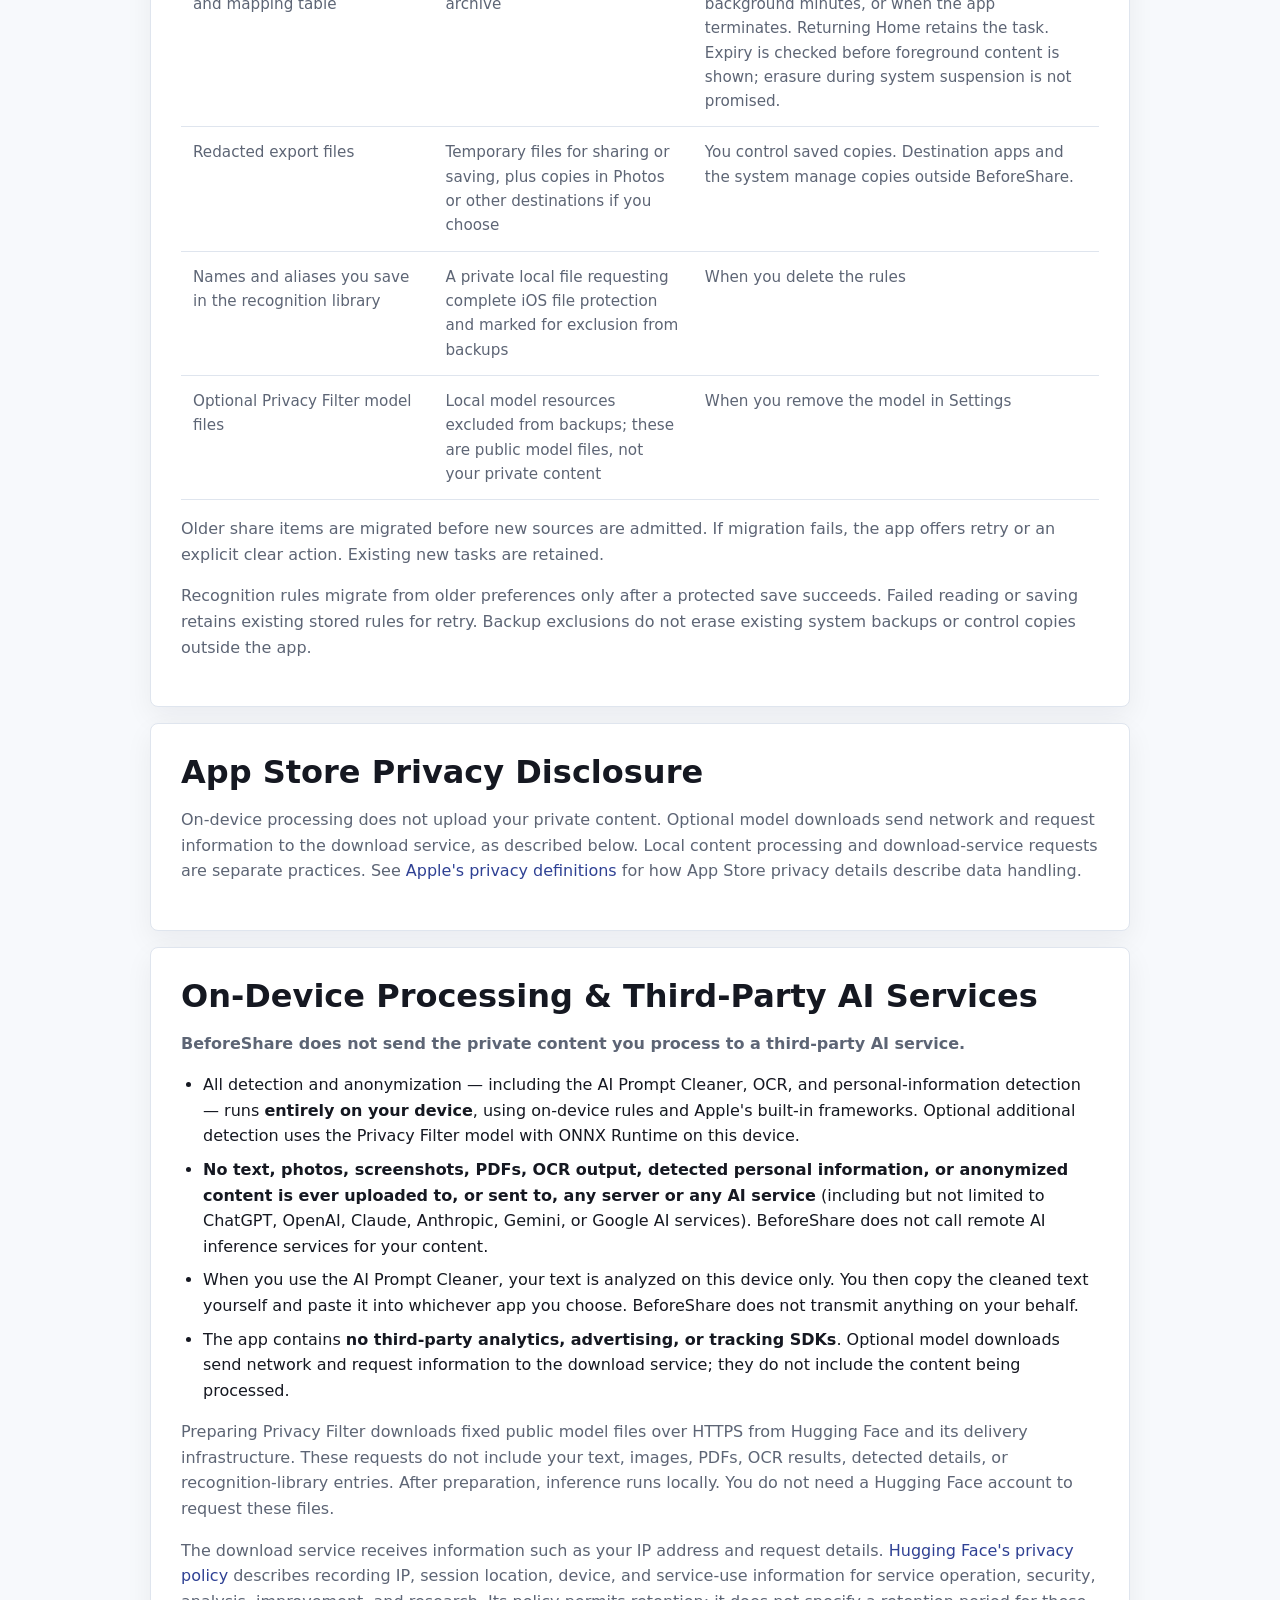
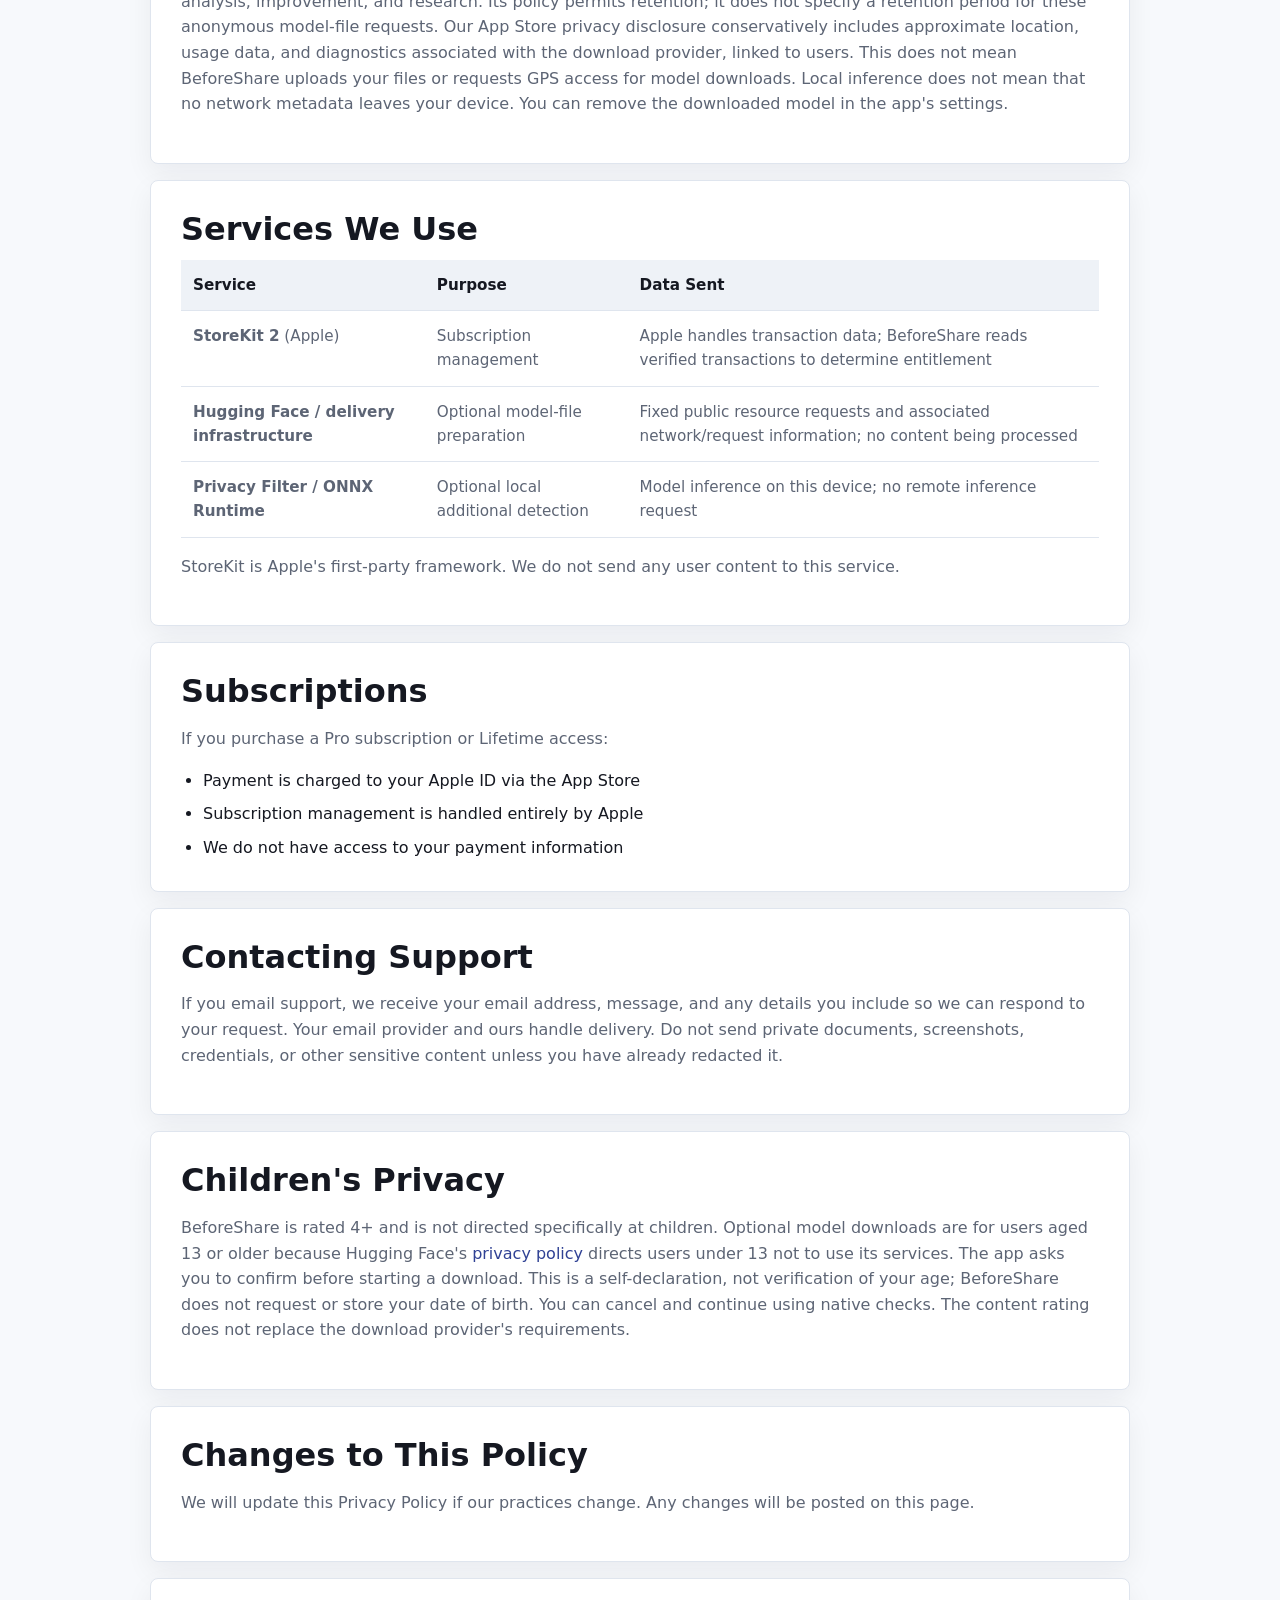
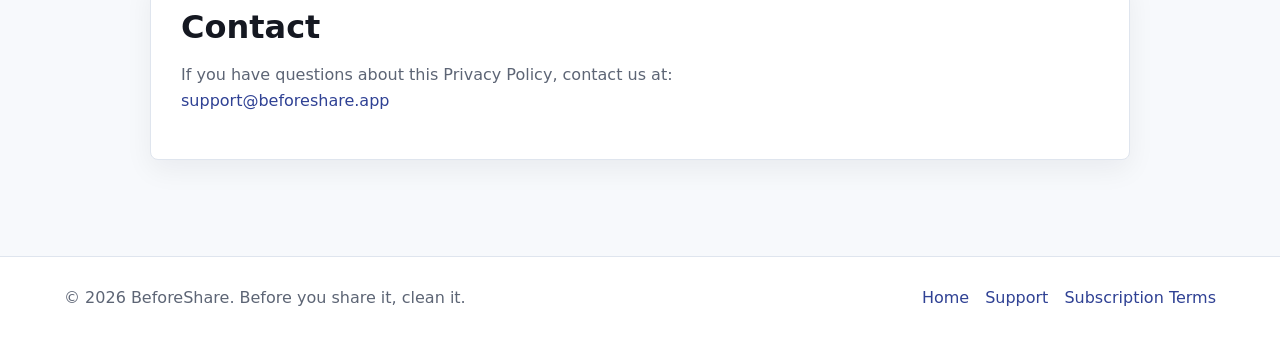
==== commit 96dedc40: "Clarify provider policy scope reflected in privacy disclosure" ====
--- a/privacy.html
+++ b/privacy.html
@@ -118,7 +118,7 @@
           <li>The app contains <strong>no third-party analytics, advertising, or tracking SDKs</strong>. Optional model downloads send network and request information to the download service; they do not include the content being processed.</li>
         </ul>
         <p style="margin-top: 16px;">Preparing Privacy Filter downloads fixed public model files over HTTPS from Hugging Face and its delivery infrastructure. These requests do not include your text, images, PDFs, OCR results, detected details, or recognition-library entries. After preparation, inference runs locally. You do not need a Hugging Face account to request these files.</p>
-        <p>The download service receives information such as your IP address and request details. <a href="https://huggingface.co/privacy">Hugging Face's privacy policy</a> describes its handling of service-use, IP, and device information. Local inference does not mean that no network metadata leaves your device. You can remove the downloaded model in the app's settings.</p>
+        <p>The download service receives information such as your IP address and request details. <a href="https://huggingface.co/privacy">Hugging Face's privacy policy</a> describes recording IP, session location, device, and service-use information for service operation, security, analysis, improvement, and research. Its policy permits retention; it does not specify a retention period for these anonymous model-file requests. Our App Store privacy disclosure conservatively includes approximate location, usage data, and diagnostics associated with the download provider, linked to users. This does not mean BeforeShare uploads your files or requests GPS access for model downloads. Local inference does not mean that no network metadata leaves your device. You can remove the downloaded model in the app's settings.</p>
       </section>
 
       <section class="legal-card">
